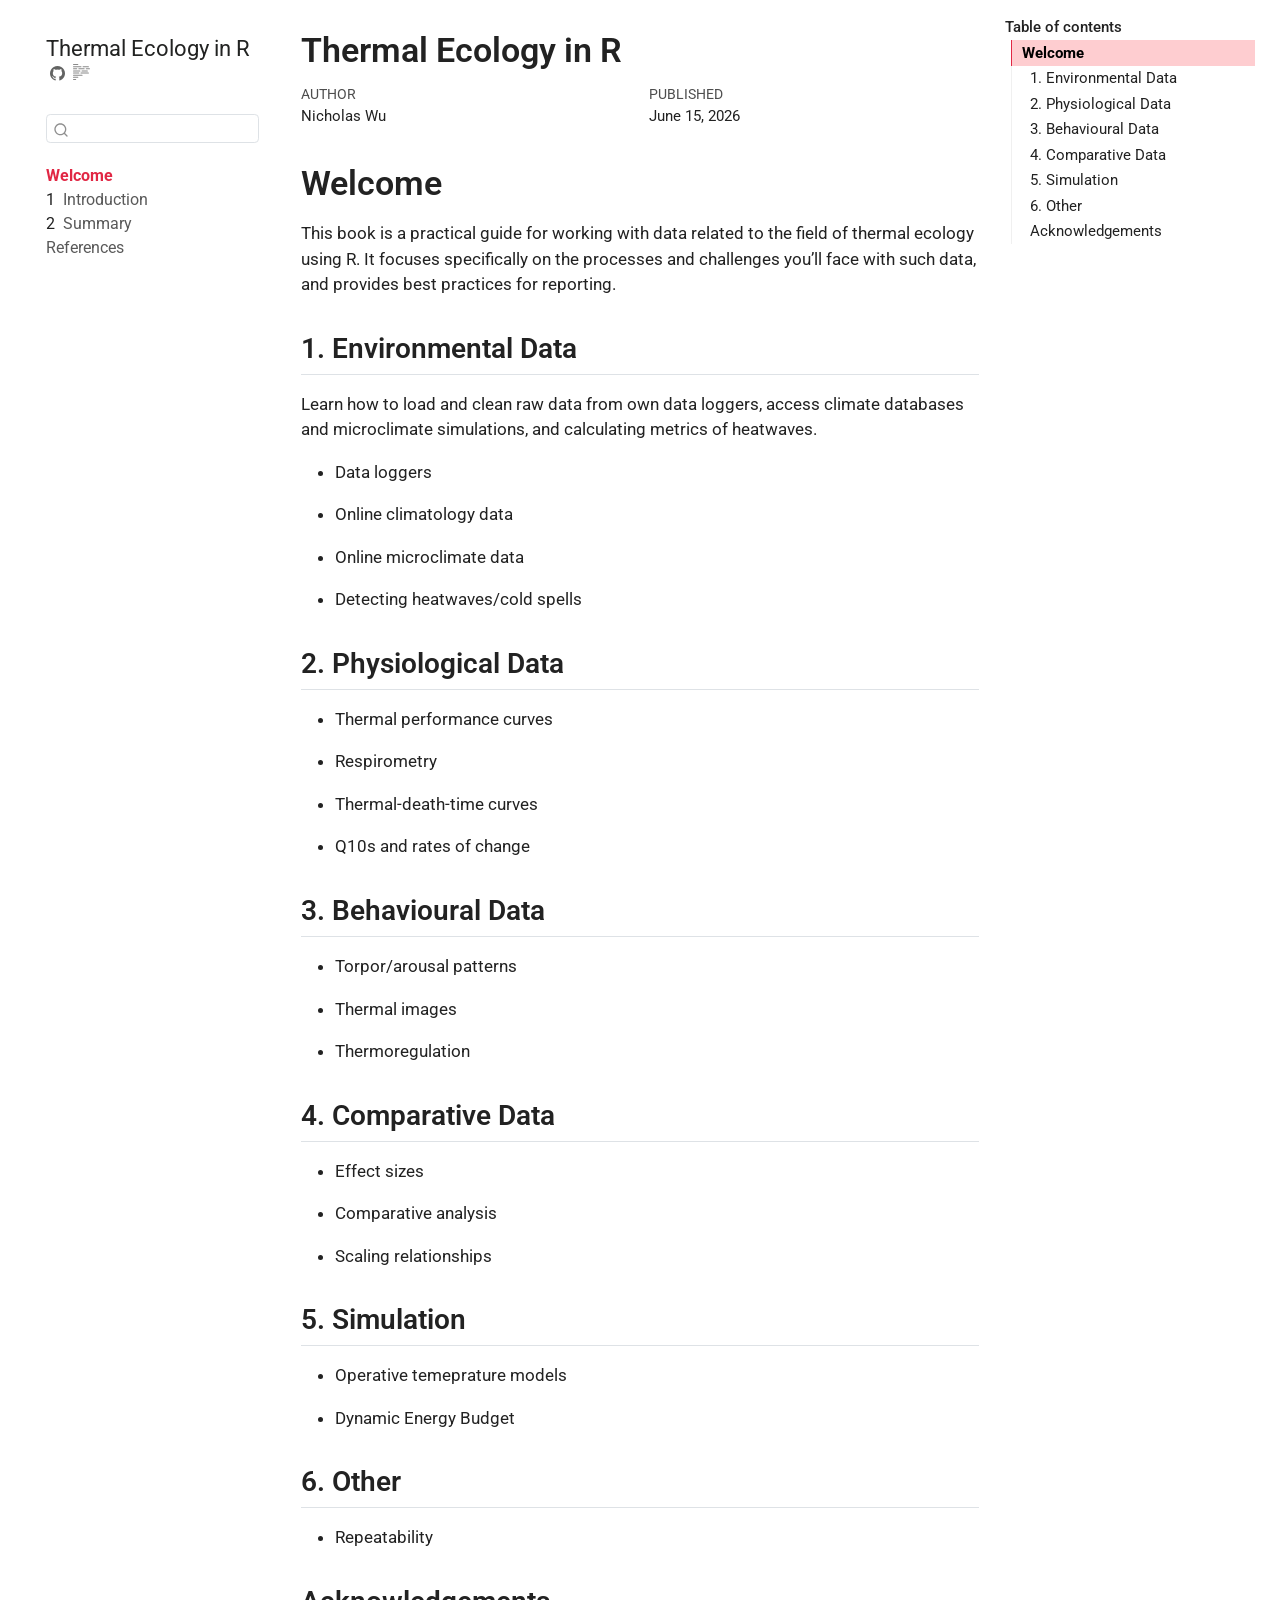
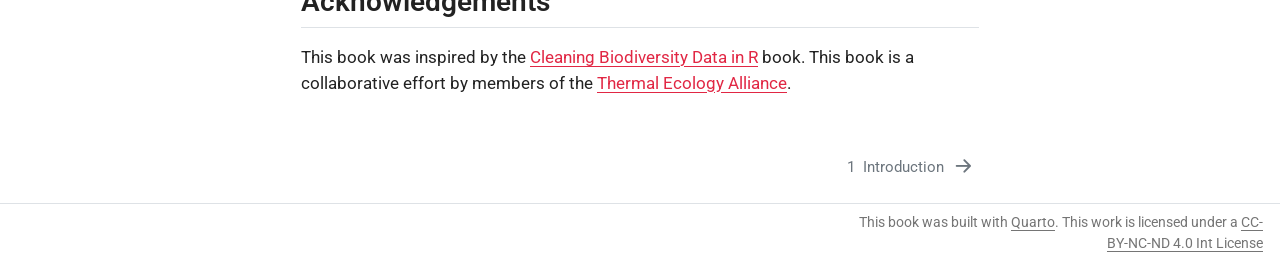
==== docs/index.html @ ca5f7856 "Add docs site and update Quarto outputs Add generated site under docs/ (HTML, assets, sitemap) and u" ====
<!DOCTYPE html>
<html xmlns="http://www.w3.org/1999/xhtml" lang="en" xml:lang="en"><head>

<meta charset="utf-8">
<meta name="generator" content="quarto-1.9.37">

<meta name="viewport" content="width=device-width, initial-scale=1.0, user-scalable=yes">

<meta name="author" content="Nicholas Wu">
<meta name="dcterms.date" content="2026-06-15">

<title>Thermal Ecology in R</title>
<style>
/* Default styles provided by pandoc.
** See https://pandoc.org/MANUAL.html#variables-for-html for config info.
*/
code{white-space: pre-wrap;}
span.smallcaps{font-variant: small-caps;}
div.columns{display: flex; gap: min(4vw, 1.5em);}
div.column{flex: auto; overflow-x: auto;}
div.hanging-indent{margin-left: 1.5em; text-indent: -1.5em;}
ul.task-list{list-style: none;}
ul.task-list li input[type="checkbox"] {
  width: 0.8em;
  margin: 0 0.8em 0.2em -1em; /* quarto-specific, see https://github.com/quarto-dev/quarto-cli/issues/4556 */ 
  vertical-align: middle;
}
</style>


<script src="site_libs/quarto-nav/quarto-nav.js"></script>
<script src="site_libs/quarto-nav/headroom.min.js"></script>
<script src="site_libs/clipboard/clipboard.min.js"></script>
<script src="site_libs/quarto-search/autocomplete.umd.js"></script>
<script src="site_libs/quarto-search/fuse.min.js"></script>
<script src="site_libs/quarto-search/quarto-search.js"></script>
<meta name="quarto:offset" content="./">
<link href="./intro.html" rel="next">
<script src="site_libs/quarto-html/quarto.js" type="module"></script>
<script src="site_libs/quarto-html/tabsets/tabsets.js" type="module"></script>
<script src="site_libs/quarto-html/popper.min.js"></script>
<script src="site_libs/quarto-html/tippy.umd.min.js"></script>
<script src="site_libs/quarto-html/anchor.min.js"></script>
<link href="site_libs/quarto-html/tippy.css" rel="stylesheet">
<link href="site_libs/quarto-html/quarto-syntax-highlighting-7f8f88aac4f3542376d5c11b86a4c14d.css" rel="stylesheet" id="quarto-text-highlighting-styles">
<script src="site_libs/bootstrap/bootstrap.min.js"></script>
<link href="site_libs/bootstrap/bootstrap-icons.css" rel="stylesheet">
<link href="site_libs/bootstrap/bootstrap-ad6f99253afcc0453c26067b8b89ecc8.min.css" rel="stylesheet" append-hash="true" id="quarto-bootstrap" data-mode="light">
<script id="quarto-search-options" type="application/json">{
  "location": "sidebar",
  "copy-button": false,
  "collapse-after": 3,
  "panel-placement": "start",
  "type": "textbox",
  "limit": 50,
  "keyboard-shortcut": [
    "f",
    "/",
    "s"
  ],
  "show-item-context": false,
  "language": {
    "search-no-results-text": "No results",
    "search-matching-documents-text": "matching documents",
    "search-copy-link-title": "Copy link to search",
    "search-hide-matches-text": "Hide additional matches",
    "search-more-match-text": "more match in this document",
    "search-more-matches-text": "more matches in this document",
    "search-clear-button-title": "Clear",
    "search-text-placeholder": "",
    "search-detached-cancel-button-title": "Cancel",
    "search-submit-button-title": "Submit",
    "search-label": "Search"
  }
}</script>
<script src="https://cdn.usefathom.com/script.js" data-site="QDWZORBB" defer=""></script>


</head>

<body class="nav-sidebar floating quarto-light">

<div id="quarto-search-results"></div>
  <header id="quarto-header" class="headroom fixed-top">
  <nav class="quarto-secondary-nav">
    <div class="container-fluid d-flex">
      <button type="button" class="quarto-btn-toggle btn" data-bs-toggle="collapse" role="button" data-bs-target=".quarto-sidebar-collapse-item" aria-controls="quarto-sidebar" aria-expanded="false" aria-label="Toggle sidebar navigation" onclick="if (window.quartoToggleHeadroom) { window.quartoToggleHeadroom(); }">
        <i class="bi bi-layout-text-sidebar-reverse"></i>
      </button>
        <nav class="quarto-page-breadcrumbs" aria-label="breadcrumb"><ol class="breadcrumb"><li class="breadcrumb-item"><a href="./index.html">Welcome</a></li></ol></nav>
        <a class="flex-grow-1" role="navigation" data-bs-toggle="collapse" data-bs-target=".quarto-sidebar-collapse-item" aria-controls="quarto-sidebar" aria-expanded="false" aria-label="Toggle sidebar navigation" onclick="if (window.quartoToggleHeadroom) { window.quartoToggleHeadroom(); }">      
        </a>
      <button type="button" class="btn quarto-search-button" aria-label="Search" onclick="window.quartoOpenSearch();">
        <i class="bi bi-search"></i>
      </button>
    </div>
  </nav>
</header>
<!-- content -->
<div id="quarto-content" class="quarto-container page-columns page-rows-contents page-layout-article">
<!-- sidebar -->
  <nav id="quarto-sidebar" class="sidebar collapse collapse-horizontal quarto-sidebar-collapse-item sidebar-navigation floating overflow-auto">
    <div class="pt-lg-2 mt-2 text-left sidebar-header">
    <div class="sidebar-title mb-0 py-0">
      <a href="./">Thermal Ecology in R</a> 
        <div class="sidebar-tools-main">
    <a href="https://github.com/nicholaswunz/thermal_ecology_R" title="Source Code" class="quarto-navigation-tool px-1" aria-label="Source Code"><i class="bi bi-github"></i></a>
  <a href="" class="quarto-reader-toggle quarto-navigation-tool px-1" onclick="window.quartoToggleReader(); return false;" title="Toggle reader mode">
  <div class="quarto-reader-toggle-btn">
  <i class="bi"></i>
  </div>
</a>
</div>
    </div>
      </div>
        <div class="mt-2 flex-shrink-0 align-items-center">
        <div class="sidebar-search">
        <div id="quarto-search" class="" title="Search"></div>
        </div>
        </div>
    <div class="sidebar-menu-container"> 
    <ul class="list-unstyled mt-1">
        <li class="sidebar-item">
  <div class="sidebar-item-container"> 
  <a href="./index.html" class="sidebar-item-text sidebar-link active">
 <span class="menu-text">Welcome</span></a>
  </div>
</li>
        <li class="sidebar-item">
  <div class="sidebar-item-container"> 
  <a href="./intro.html" class="sidebar-item-text sidebar-link">
 <span class="menu-text"><span class="chapter-number">1</span>&nbsp; <span class="chapter-title">Introduction</span></span></a>
  </div>
</li>
        <li class="sidebar-item">
  <div class="sidebar-item-container"> 
  <a href="./summary.html" class="sidebar-item-text sidebar-link">
 <span class="menu-text"><span class="chapter-number">2</span>&nbsp; <span class="chapter-title">Summary</span></span></a>
  </div>
</li>
        <li class="sidebar-item">
  <div class="sidebar-item-container"> 
  <a href="./references.html" class="sidebar-item-text sidebar-link">
 <span class="menu-text">References</span></a>
  </div>
</li>
    </ul>
    </div>
</nav>
<div id="quarto-sidebar-glass" class="quarto-sidebar-collapse-item" data-bs-toggle="collapse" data-bs-target=".quarto-sidebar-collapse-item"></div>
<!-- margin-sidebar -->
    <div id="quarto-margin-sidebar" class="sidebar margin-sidebar">
        <nav id="TOC" role="doc-toc" class="toc-active">
    <h2 id="toc-title">Table of contents</h2>
   
  <ul>
  <li><a href="#welcome" id="toc-welcome" class="nav-link active" data-scroll-target="#welcome">Welcome</a>
  <ul class="collapse">
  <li><a href="#environmental-data" id="toc-environmental-data" class="nav-link" data-scroll-target="#environmental-data">1. Environmental Data</a></li>
  <li><a href="#physiological-data" id="toc-physiological-data" class="nav-link" data-scroll-target="#physiological-data">2. Physiological Data</a></li>
  <li><a href="#behavioural-data" id="toc-behavioural-data" class="nav-link" data-scroll-target="#behavioural-data">3. Behavioural Data</a></li>
  <li><a href="#comparative-data" id="toc-comparative-data" class="nav-link" data-scroll-target="#comparative-data">4. Comparative Data</a></li>
  <li><a href="#simulation" id="toc-simulation" class="nav-link" data-scroll-target="#simulation">5. Simulation</a></li>
  <li><a href="#other" id="toc-other" class="nav-link" data-scroll-target="#other">6. Other</a></li>
  <li><a href="#acknowledgements" id="toc-acknowledgements" class="nav-link" data-scroll-target="#acknowledgements">Acknowledgements</a></li>
  </ul></li>
  </ul>
</nav>
    </div>
<!-- main -->
<main class="content" id="quarto-document-content">

<header id="title-block-header" class="quarto-title-block default">
<div class="quarto-title">
<h1 class="title">Thermal Ecology in R</h1>
</div>



<div class="quarto-title-meta">

    <div>
    <div class="quarto-title-meta-heading">Author</div>
    <div class="quarto-title-meta-contents">
             <p>Nicholas Wu </p>
          </div>
  </div>
    
    <div>
    <div class="quarto-title-meta-heading">Published</div>
    <div class="quarto-title-meta-contents">
      <p class="date">June 15, 2026</p>
    </div>
  </div>
  
    
  </div>
  


</header>


<section id="welcome" class="level1 unnumbered">
<h1 class="unnumbered">Welcome</h1>
<p>This book is a practical guide for working with data related to the field of thermal ecology using R. It focuses specifically on the processes and challenges you’ll face with such data, and provides best practices for reporting.</p>
<section id="environmental-data" class="level2">
<h2 class="anchored" data-anchor-id="environmental-data">1. Environmental Data</h2>
<p>Learn how to load and clean raw data from own data loggers, access climate databases and microclimate simulations, and calculating metrics of heatwaves.</p>
<ul>
<li><p>Data loggers</p></li>
<li><p>Online climatology data</p></li>
<li><p>Online microclimate data</p></li>
<li><p>Detecting heatwaves/cold spells</p></li>
</ul>
</section>
<section id="physiological-data" class="level2">
<h2 class="anchored" data-anchor-id="physiological-data">2. Physiological Data</h2>
<ul>
<li><p>Thermal performance curves</p></li>
<li><p>Respirometry</p></li>
<li><p>Thermal-death-time curves</p></li>
<li><p>Q10s and rates of change</p></li>
</ul>
</section>
<section id="behavioural-data" class="level2">
<h2 class="anchored" data-anchor-id="behavioural-data">3. Behavioural Data</h2>
<ul>
<li><p>Torpor/arousal patterns</p></li>
<li><p>Thermal images</p></li>
<li><p>Thermoregulation</p></li>
</ul>
</section>
<section id="comparative-data" class="level2">
<h2 class="anchored" data-anchor-id="comparative-data">4. Comparative Data</h2>
<ul>
<li><p>Effect sizes</p></li>
<li><p>Comparative analysis</p></li>
<li><p>Scaling relationships</p></li>
</ul>
</section>
<section id="simulation" class="level2">
<h2 class="anchored" data-anchor-id="simulation">5. Simulation</h2>
<ul>
<li><p>Operative temeprature models</p></li>
<li><p>Dynamic Energy Budget</p></li>
</ul>
</section>
<section id="other" class="level2">
<h2 class="anchored" data-anchor-id="other">6. Other</h2>
<ul>
<li>Repeatability</li>
</ul>
</section>
<section id="acknowledgements" class="level2">
<h2 class="anchored" data-anchor-id="acknowledgements">Acknowledgements</h2>
<p>This book was inspired by the <a href="https://cleaning-data-r.ala.org.au/">Cleaning Biodiversity Data in R</a> book. This book is a collaborative effort by members of the <a href="https://www.thermalecologyalliance.org/">Thermal Ecology Alliance</a>.</p>


</section>
</section>

</main> <!-- /main -->
<script id="quarto-html-after-body" type="application/javascript">
  window.document.addEventListener("DOMContentLoaded", function (event) {
    const icon = "";
    const anchorJS = new window.AnchorJS();
    anchorJS.options = {
      placement: 'right',
      icon: icon
    };
    anchorJS.add('.anchored');
    const isCodeAnnotation = (el) => {
      for (const clz of el.classList) {
        if (clz.startsWith('code-annotation-')) {                     
          return true;
        }
      }
      return false;
    }
    const onCopySuccess = function(e) {
      // button target
      const button = e.trigger;
      // don't keep focus
      button.blur();
      // flash "checked"
      button.classList.add('code-copy-button-checked');
      var currentTitle = button.getAttribute("title");
      button.setAttribute("title", "Copied!");
      let tooltip;
      if (window.bootstrap) {
        button.setAttribute("data-bs-toggle", "tooltip");
        button.setAttribute("data-bs-placement", "left");
        button.setAttribute("data-bs-title", "Copied!");
        tooltip = new bootstrap.Tooltip(button, 
          { trigger: "manual", 
            customClass: "code-copy-button-tooltip",
            offset: [0, -8]});
        tooltip.show();    
      }
      setTimeout(function() {
        if (tooltip) {
          tooltip.hide();
          button.removeAttribute("data-bs-title");
          button.removeAttribute("data-bs-toggle");
          button.removeAttribute("data-bs-placement");
        }
        button.setAttribute("title", currentTitle);
        button.classList.remove('code-copy-button-checked');
      }, 1000);
      // clear code selection
      e.clearSelection();
    }
    const getTextToCopy = function(trigger) {
      const outerScaffold = trigger.parentElement.cloneNode(true);
      const codeEl = outerScaffold.querySelector('code');
      for (const childEl of codeEl.children) {
        if (isCodeAnnotation(childEl)) {
          childEl.remove();
        }
      }
      return codeEl.innerText;
    }
    const clipboard = new window.ClipboardJS('.code-copy-button:not([data-in-quarto-modal])', {
      text: getTextToCopy
    });
    clipboard.on('success', onCopySuccess);
    if (window.document.getElementById('quarto-embedded-source-code-modal')) {
      const clipboardModal = new window.ClipboardJS('.code-copy-button[data-in-quarto-modal]', {
        text: getTextToCopy,
        container: window.document.getElementById('quarto-embedded-source-code-modal')
      });
      clipboardModal.on('success', onCopySuccess);
    }
      var localhostRegex = new RegExp(/^(?:http|https):\/\/localhost\:?[0-9]*\//);
      var mailtoRegex = new RegExp(/^mailto:/);
        var filterRegex = new RegExp("https:\/\/nicholaswunz\.github\.io\/thermal_ecology_R\/");
      var isInternal = (href) => {
          return filterRegex.test(href) || localhostRegex.test(href) || mailtoRegex.test(href);
      }
      // Inspect non-navigation links and adorn them if external
     var links = window.document.querySelectorAll('a[href]:not(.nav-link):not(.navbar-brand):not(.toc-action):not(.sidebar-link):not(.sidebar-item-toggle):not(.pagination-link):not(.no-external):not([aria-hidden]):not(.dropdown-item):not(.quarto-navigation-tool):not(.about-link)');
      for (var i=0; i<links.length; i++) {
        const link = links[i];
        if (!isInternal(link.href)) {
          // undo the damage that might have been done by quarto-nav.js in the case of
          // links that we want to consider external
          if (link.dataset.originalHref !== undefined) {
            link.href = link.dataset.originalHref;
          }
        }
      }
    function tippyHover(el, contentFn, onTriggerFn, onUntriggerFn) {
      const config = {
        allowHTML: true,
        maxWidth: 500,
        delay: 100,
        arrow: false,
        appendTo: function(el) {
            return el.parentElement;
        },
        interactive: true,
        interactiveBorder: 10,
        theme: 'quarto',
        placement: 'bottom-start',
      };
      if (contentFn) {
        config.content = contentFn;
      }
      if (onTriggerFn) {
        config.onTrigger = onTriggerFn;
      }
      if (onUntriggerFn) {
        config.onUntrigger = onUntriggerFn;
      }
      window.tippy(el, config); 
    }
    const noterefs = window.document.querySelectorAll('a[role="doc-noteref"]');
    for (var i=0; i<noterefs.length; i++) {
      const ref = noterefs[i];
      tippyHover(ref, function() {
        // use id or data attribute instead here
        let href = ref.getAttribute('data-footnote-href') || ref.getAttribute('href');
        try { href = new URL(href).hash; } catch {}
        const id = href.replace(/^#\/?/, "");
        const note = window.document.getElementById(id);
        if (note) {
          return note.innerHTML;
        } else {
          return "";
        }
      });
    }
    const xrefs = window.document.querySelectorAll('a.quarto-xref');
    const processXRef = (id, note) => {
      // Strip column container classes
      const stripColumnClz = (el) => {
        el.classList.remove("page-full", "page-columns");
        if (el.children) {
          for (const child of el.children) {
            stripColumnClz(child);
          }
        }
      }
      stripColumnClz(note)
      if (id === null || id.startsWith('sec-')) {
        // Special case sections, only their first couple elements
        const container = document.createElement("div");
        if (note.children && note.children.length > 2) {
          container.appendChild(note.children[0].cloneNode(true));
          for (let i = 1; i < note.children.length; i++) {
            const child = note.children[i];
            if (child.tagName === "P" && child.innerText === "") {
              continue;
            } else {
              container.appendChild(child.cloneNode(true));
              break;
            }
          }
          if (window.Quarto?.typesetMath) {
            window.Quarto.typesetMath(container);
          }
          return container.innerHTML
        } else {
          if (window.Quarto?.typesetMath) {
            window.Quarto.typesetMath(note);
          }
          return note.innerHTML;
        }
      } else {
        // Remove any anchor links if they are present
        const anchorLink = note.querySelector('a.anchorjs-link');
        if (anchorLink) {
          anchorLink.remove();
        }
        if (window.Quarto?.typesetMath) {
          window.Quarto.typesetMath(note);
        }
        if (note.classList.contains("callout")) {
          return note.outerHTML;
        } else {
          return note.innerHTML;
        }
      }
    }
    for (var i=0; i<xrefs.length; i++) {
      const xref = xrefs[i];
      tippyHover(xref, undefined, function(instance) {
        instance.disable();
        let url = xref.getAttribute('href');
        let hash = undefined; 
        if (url.startsWith('#')) {
          hash = url;
        } else {
          try { hash = new URL(url).hash; } catch {}
        }
        if (hash) {
          const id = hash.replace(/^#\/?/, "");
          const note = window.document.getElementById(id);
          if (note !== null) {
            try {
              const html = processXRef(id, note.cloneNode(true));
              instance.setContent(html);
            } finally {
              instance.enable();
              instance.show();
            }
          } else {
            // See if we can fetch this
            fetch(url.split('#')[0])
            .then(res => res.text())
            .then(html => {
              const parser = new DOMParser();
              const htmlDoc = parser.parseFromString(html, "text/html");
              const note = htmlDoc.getElementById(id);
              if (note !== null) {
                const html = processXRef(id, note);
                instance.setContent(html);
              } 
            }).finally(() => {
              instance.enable();
              instance.show();
            });
          }
        } else {
          // See if we can fetch a full url (with no hash to target)
          // This is a special case and we should probably do some content thinning / targeting
          fetch(url)
          .then(res => res.text())
          .then(html => {
            const parser = new DOMParser();
            const htmlDoc = parser.parseFromString(html, "text/html");
            const note = htmlDoc.querySelector('main.content');
            if (note !== null) {
              // This should only happen for chapter cross references
              // (since there is no id in the URL)
              // remove the first header
              if (note.children.length > 0 && note.children[0].tagName === "HEADER") {
                note.children[0].remove();
              }
              const html = processXRef(null, note);
              instance.setContent(html);
            } 
          }).finally(() => {
            instance.enable();
            instance.show();
          });
        }
      }, function(instance) {
      });
    }
        let selectedAnnoteEl;
        const selectorForAnnotation = ( cell, annotation) => {
          let cellAttr = 'data-code-cell="' + cell + '"';
          let lineAttr = 'data-code-annotation="' +  annotation + '"';
          const selector = 'span[' + cellAttr + '][' + lineAttr + ']';
          return selector;
        }
        const selectCodeLines = (annoteEl) => {
          const doc = window.document;
          const targetCell = annoteEl.getAttribute("data-target-cell");
          const targetAnnotation = annoteEl.getAttribute("data-target-annotation");
          const annoteSpan = window.document.querySelector(selectorForAnnotation(targetCell, targetAnnotation));
          const lines = annoteSpan.getAttribute("data-code-lines").split(",");
          const lineIds = lines.map((line) => {
            return targetCell + "-" + line;
          })
          let top = null;
          let height = null;
          let parent = null;
          if (lineIds.length > 0) {
              //compute the position of the single el (top and bottom and make a div)
              const el = window.document.getElementById(lineIds[0]);
              top = el.offsetTop;
              height = el.offsetHeight;
              parent = el.parentElement.parentElement;
            if (lineIds.length > 1) {
              const lastEl = window.document.getElementById(lineIds[lineIds.length - 1]);
              const bottom = lastEl.offsetTop + lastEl.offsetHeight;
              height = bottom - top;
            }
            if (top !== null && height !== null && parent !== null) {
              // cook up a div (if necessary) and position it 
              let div = window.document.getElementById("code-annotation-line-highlight");
              if (div === null) {
                div = window.document.createElement("div");
                div.setAttribute("id", "code-annotation-line-highlight");
                div.style.position = 'absolute';
                parent.appendChild(div);
              }
              div.style.top = top - 2 + "px";
              div.style.height = height + 4 + "px";
              div.style.left = 0;
              let gutterDiv = window.document.getElementById("code-annotation-line-highlight-gutter");
              if (gutterDiv === null) {
                gutterDiv = window.document.createElement("div");
                gutterDiv.setAttribute("id", "code-annotation-line-highlight-gutter");
                gutterDiv.style.position = 'absolute';
                const codeCell = window.document.getElementById(targetCell);
                const gutter = codeCell.querySelector('.code-annotation-gutter');
                gutter.appendChild(gutterDiv);
              }
              gutterDiv.style.top = top - 2 + "px";
              gutterDiv.style.height = height + 4 + "px";
            }
            selectedAnnoteEl = annoteEl;
          }
        };
        const unselectCodeLines = () => {
          const elementsIds = ["code-annotation-line-highlight", "code-annotation-line-highlight-gutter"];
          elementsIds.forEach((elId) => {
            const div = window.document.getElementById(elId);
            if (div) {
              div.remove();
            }
          });
          selectedAnnoteEl = undefined;
        };
          // Handle positioning of the toggle
      window.addEventListener(
        "resize",
        throttle(() => {
          elRect = undefined;
          if (selectedAnnoteEl) {
            selectCodeLines(selectedAnnoteEl);
          }
        }, 10)
      );
      function throttle(fn, ms) {
      let throttle = false;
      let timer;
        return (...args) => {
          if(!throttle) { // first call gets through
              fn.apply(this, args);
              throttle = true;
          } else { // all the others get throttled
              if(timer) clearTimeout(timer); // cancel #2
              timer = setTimeout(() => {
                fn.apply(this, args);
                timer = throttle = false;
              }, ms);
          }
        };
      }
        // Attach click handler to the DT
        const annoteDls = window.document.querySelectorAll('dt[data-target-cell]');
        for (const annoteDlNode of annoteDls) {
          annoteDlNode.addEventListener('click', (event) => {
            const clickedEl = event.target;
            if (clickedEl !== selectedAnnoteEl) {
              unselectCodeLines();
              const activeEl = window.document.querySelector('dt[data-target-cell].code-annotation-active');
              if (activeEl) {
                activeEl.classList.remove('code-annotation-active');
              }
              selectCodeLines(clickedEl);
              clickedEl.classList.add('code-annotation-active');
            } else {
              // Unselect the line
              unselectCodeLines();
              clickedEl.classList.remove('code-annotation-active');
            }
          });
        }
    const findCites = (el) => {
      const parentEl = el.parentElement;
      if (parentEl) {
        const cites = parentEl.dataset.cites;
        if (cites) {
          return {
            el,
            cites: cites.split(' ')
          };
        } else {
          return findCites(el.parentElement)
        }
      } else {
        return undefined;
      }
    };
    var bibliorefs = window.document.querySelectorAll('a[role="doc-biblioref"]');
    for (var i=0; i<bibliorefs.length; i++) {
      const ref = bibliorefs[i];
      const citeInfo = findCites(ref);
      if (citeInfo) {
        tippyHover(citeInfo.el, function() {
          var popup = window.document.createElement('div');
          citeInfo.cites.forEach(function(cite) {
            var citeDiv = window.document.createElement('div');
            citeDiv.classList.add('hanging-indent');
            citeDiv.classList.add('csl-entry');
            var biblioDiv = window.document.getElementById('ref-' + cite);
            if (biblioDiv) {
              citeDiv.innerHTML = biblioDiv.innerHTML;
            }
            popup.appendChild(citeDiv);
          });
          return popup.innerHTML;
        });
      }
    }
  });
  </script>
<nav class="page-navigation">
  <div class="nav-page nav-page-previous">
  </div>
  <div class="nav-page nav-page-next">
      <a href="./intro.html" class="pagination-link" aria-label="Introduction">
        <span class="nav-page-text"><span class="chapter-number">1</span>&nbsp; <span class="chapter-title">Introduction</span></span> <i class="bi bi-arrow-right-short"></i>
      </a>
  </div>
</nav>
</div> <!-- /content -->
<footer class="footer">
  <div class="nav-footer">
    <div class="nav-footer-left">
      &nbsp;
    </div>   
    <div class="nav-footer-center">
      &nbsp;
    </div>
    <div class="nav-footer-right">
<p>This book was built with <a href="https://quarto.org/">Quarto</a>. This work is licensed under a <a href="https://creativecommons.org/licenses/by-nc-nd/4.0/">CC-BY-NC-ND 4.0 Int License</a></p>
</div>
  </div>
</footer>




</body></html>
---- docs/site_libs/quarto-html/tippy.css ----
.tippy-box[data-animation=fade][data-state=hidden]{opacity:0}[data-tippy-root]{max-width:calc(100vw - 10px)}.tippy-box{position:relative;background-color:#333;color:#fff;border-radius:4px;font-size:14px;line-height:1.4;white-space:normal;outline:0;transition-property:transform,visibility,opacity}.tippy-box[data-placement^=top]>.tippy-arrow{bottom:0}.tippy-box[data-placement^=top]>.tippy-arrow:before{bottom:-7px;left:0;border-width:8px 8px 0;border-top-color:initial;transform-origin:center top}.tippy-box[data-placement^=bottom]>.tippy-arrow{top:0}.tippy-box[data-placement^=bottom]>.tippy-arrow:before{top:-7px;left:0;border-width:0 8px 8px;border-bottom-color:initial;transform-origin:center bottom}.tippy-box[data-placement^=left]>.tippy-arrow{right:0}.tippy-box[data-placement^=left]>.tippy-arrow:before{border-width:8px 0 8px 8px;border-left-color:initial;right:-7px;transform-origin:center left}.tippy-box[data-placement^=right]>.tippy-arrow{left:0}.tippy-box[data-placement^=right]>.tippy-arrow:before{left:-7px;border-width:8px 8px 8px 0;border-right-color:initial;transform-origin:center right}.tippy-box[data-inertia][data-state=visible]{transition-timing-function:cubic-bezier(.54,1.5,.38,1.11)}.tippy-arrow{width:16px;height:16px;color:#333}.tippy-arrow:before{content:"";position:absolute;border-color:transparent;border-style:solid}.tippy-content{position:relative;padding:5px 9px;z-index:1}
---- docs/site_libs/quarto-html/quarto-syntax-highlighting-7f8f88aac4f3542376d5c11b86a4c14d.css ----
/* quarto syntax highlight colors */
:root {
  --quarto-hl-ot-color: #003B4F;
  --quarto-hl-at-color: #657422;
  --quarto-hl-ss-color: #20794D;
  --quarto-hl-an-color: #5E5E5E;
  --quarto-hl-fu-color: #4758AB;
  --quarto-hl-st-color: #20794D;
  --quarto-hl-cf-color: #003B4F;
  --quarto-hl-op-color: #5E5E5E;
  --quarto-hl-er-color: #AD0000;
  --quarto-hl-bn-color: #AD0000;
  --quarto-hl-al-color: #AD0000;
  --quarto-hl-va-color: #111111;
  --quarto-hl-bu-color: inherit;
  --quarto-hl-ex-color: inherit;
  --quarto-hl-pp-color: #AD0000;
  --quarto-hl-in-color: #5E5E5E;
  --quarto-hl-vs-color: #20794D;
  --quarto-hl-wa-color: #5E5E5E;
  --quarto-hl-do-color: #5E5E5E;
  --quarto-hl-im-color: #00769E;
  --quarto-hl-ch-color: #20794D;
  --quarto-hl-dt-color: #AD0000;
  --quarto-hl-fl-color: #AD0000;
  --quarto-hl-co-color: #5E5E5E;
  --quarto-hl-cv-color: #5E5E5E;
  --quarto-hl-cn-color: #8f5902;
  --quarto-hl-sc-color: #5E5E5E;
  --quarto-hl-dv-color: #AD0000;
  --quarto-hl-kw-color: #003B4F;
}

/* other quarto variables */
:root {
  --quarto-font-monospace: SFMono-Regular, Menlo, Monaco, Consolas, "Liberation Mono", "Courier New", monospace;
}

/* syntax highlight based on Pandoc's rules */
pre > code.sourceCode > span {
  color: #003B4F;
}

code.sourceCode > span {
  color: #003B4F;
}

div.sourceCode,
div.sourceCode pre.sourceCode {
  color: #003B4F;
}

/* Normal */
code span {
  color: #003B4F;
}

/* Alert */
code span.al {
  color: #AD0000;
  font-style: inherit;
}

/* Annotation */
code span.an {
  color: #5E5E5E;
  font-style: inherit;
}

/* Attribute */
code span.at {
  color: #657422;
  font-style: inherit;
}

/* BaseN */
code span.bn {
  color: #AD0000;
  font-style: inherit;
}

/* BuiltIn */
code span.bu {
  font-style: inherit;
}

/* ControlFlow */
code span.cf {
  color: #003B4F;
  font-weight: bold;
  font-style: inherit;
}

/* Char */
code span.ch {
  color: #20794D;
  font-style: inherit;
}

/* Constant */
code span.cn {
  color: #8f5902;
  font-style: inherit;
}

/* Comment */
code span.co {
  color: #5E5E5E;
  font-style: inherit;
}

/* CommentVar */
code span.cv {
  color: #5E5E5E;
  font-style: italic;
}

/* Documentation */
code span.do {
  color: #5E5E5E;
  font-style: italic;
}

/* DataType */
code span.dt {
  color: #AD0000;
  font-style: inherit;
}

/* DecVal */
code span.dv {
  color: #AD0000;
  font-style: inherit;
}

/* Error */
code span.er {
  color: #AD0000;
  font-style: inherit;
}

/* Extension */
code span.ex {
  font-style: inherit;
}

/* Float */
code span.fl {
  color: #AD0000;
  font-style: inherit;
}

/* Function */
code span.fu {
  color: #4758AB;
  font-style: inherit;
}

/* Import */
code span.im {
  color: #00769E;
  font-style: inherit;
}

/* Information */
code span.in {
  color: #5E5E5E;
  font-style: inherit;
}

/* Keyword */
code span.kw {
  color: #003B4F;
  font-weight: bold;
  font-style: inherit;
}

/* Operator */
code span.op {
  color: #5E5E5E;
  font-style: inherit;
}

/* Other */
code span.ot {
  color: #003B4F;
  font-style: inherit;
}

/* Preprocessor */
code span.pp {
  color: #AD0000;
  font-style: inherit;
}

/* SpecialChar */
code span.sc {
  color: #5E5E5E;
  font-style: inherit;
}

/* SpecialString */
code span.ss {
  color: #20794D;
  font-style: inherit;
}

/* String */
code span.st {
  color: #20794D;
  font-style: inherit;
}

/* Variable */
code span.va {
  color: #111111;
  font-style: inherit;
}

/* VerbatimString */
code span.vs {
  color: #20794D;
  font-style: inherit;
}

/* Warning */
code span.wa {
  color: #5E5E5E;
  font-style: italic;
}

.prevent-inlining {
  content: "</";
}

/*# sourceMappingURL=789ad8cd35626ba772517505b42a116e.css.map */
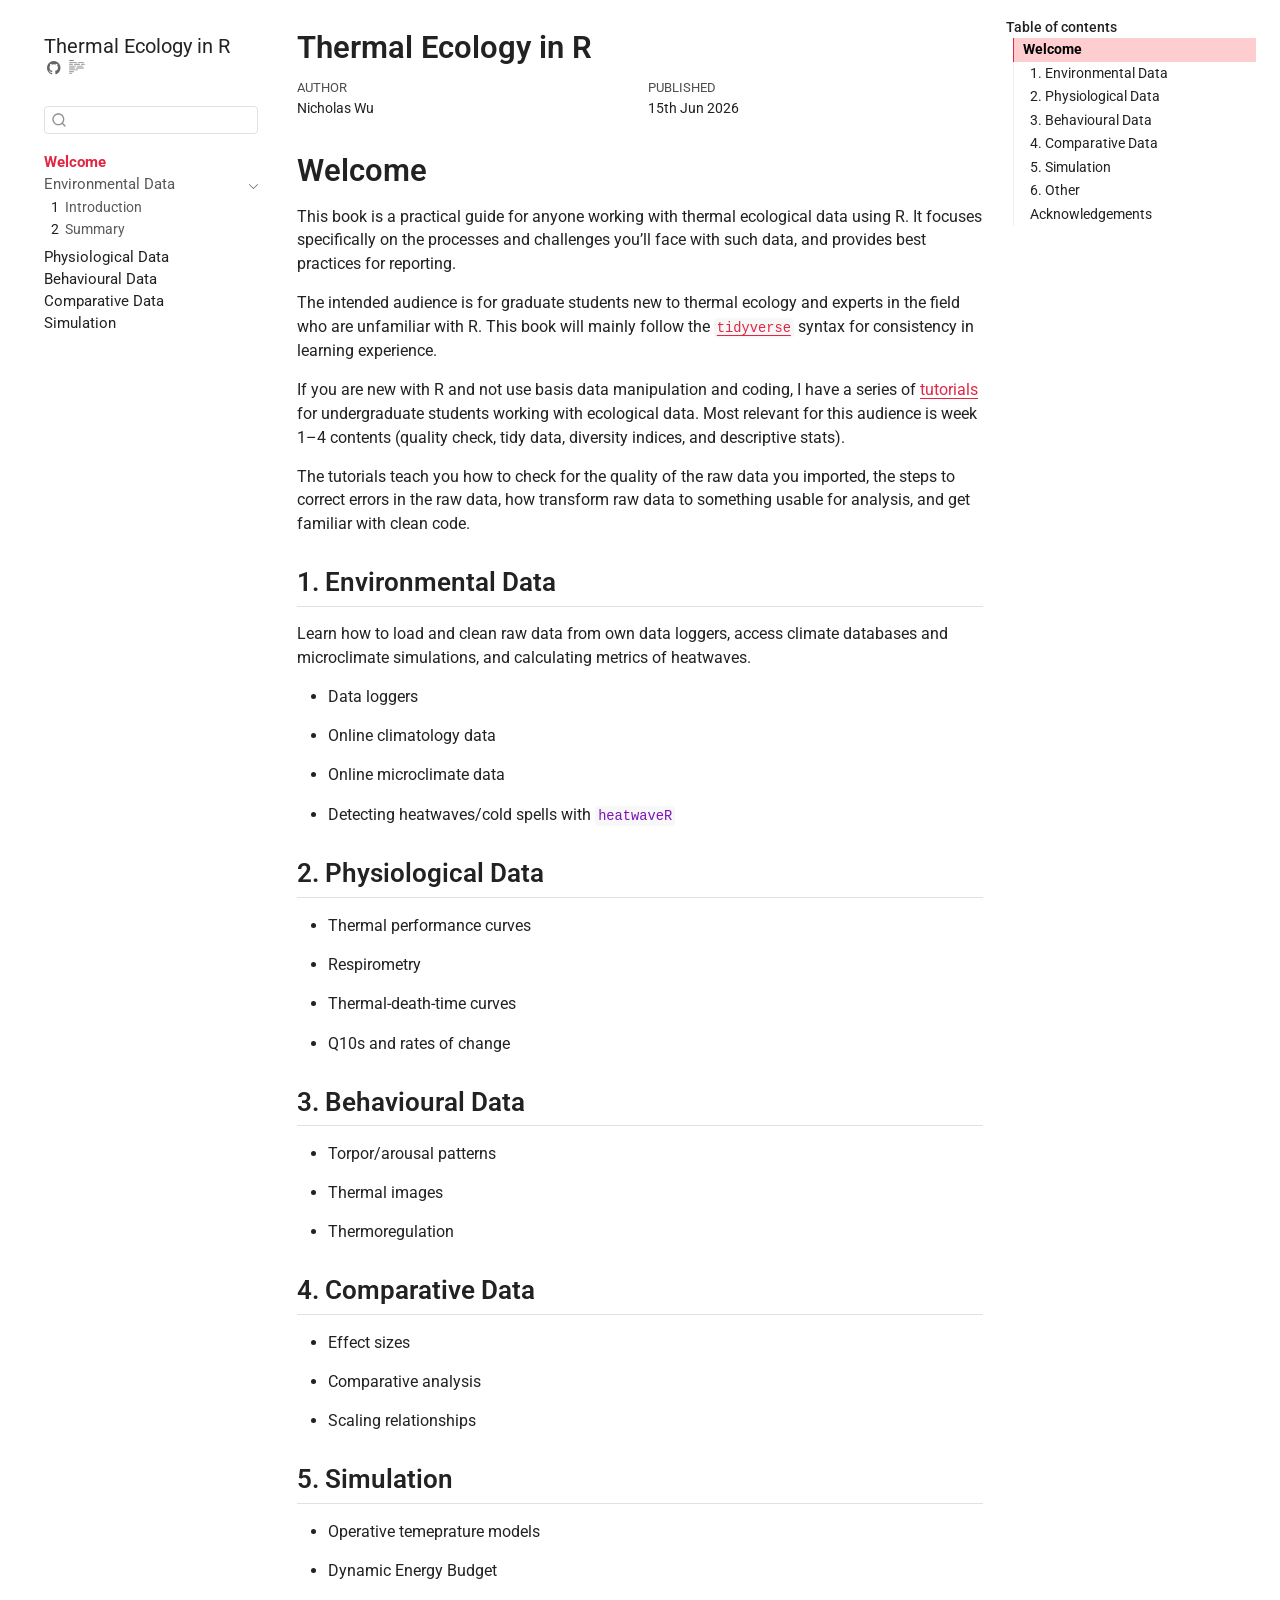
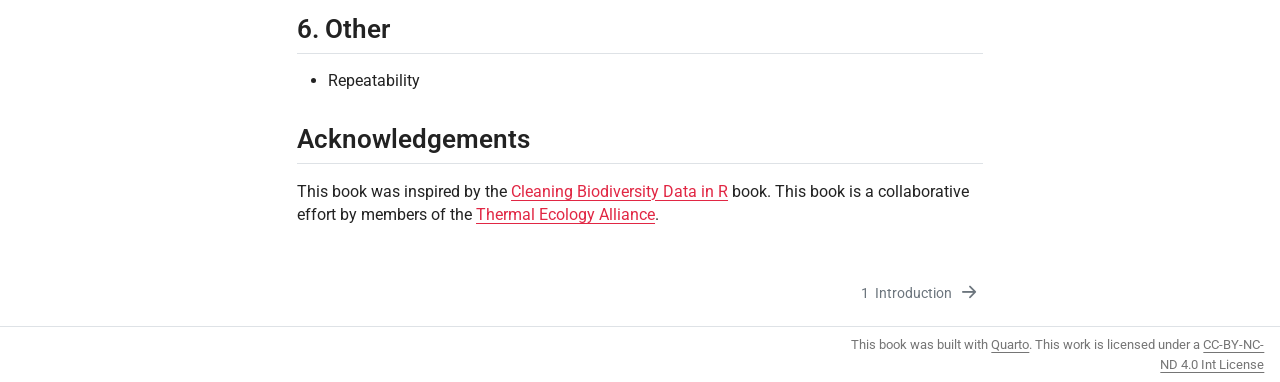
==== commit e38e0b4d: "Add bibliography, assets and rebuild site Add bibliography and CSL, site assets, and updated generat" ====
--- a/docs/index.html
+++ b/docs/index.html
@@ -7,7 +7,6 @@
 <meta name="viewport" content="width=device-width, initial-scale=1.0, user-scalable=yes">
 
 <meta name="author" content="Nicholas Wu">
-<meta name="dcterms.date" content="2026-06-15">
 
 <title>Thermal Ecology in R</title>
 <style>
@@ -45,7 +44,7 @@
 <link href="site_libs/quarto-html/quarto-syntax-highlighting-7f8f88aac4f3542376d5c11b86a4c14d.css" rel="stylesheet" id="quarto-text-highlighting-styles">
 <script src="site_libs/bootstrap/bootstrap.min.js"></script>
 <link href="site_libs/bootstrap/bootstrap-icons.css" rel="stylesheet">
-<link href="site_libs/bootstrap/bootstrap-ad6f99253afcc0453c26067b8b89ecc8.min.css" rel="stylesheet" append-hash="true" id="quarto-bootstrap" data-mode="light">
+<link href="site_libs/bootstrap/bootstrap-87f1e3aac7f6e6e62305f242b34f8653.min.css" rel="stylesheet" append-hash="true" id="quarto-bootstrap" data-mode="light">
 <script id="quarto-search-options" type="application/json">{
   "location": "sidebar",
   "copy-button": false,
@@ -126,24 +125,45 @@
  <span class="menu-text">Welcome</span></a>
   </div>
 </li>
-        <li class="sidebar-item">
+        <li class="sidebar-item sidebar-item-section">
+      <div class="sidebar-item-container"> 
+            <a class="sidebar-item-text sidebar-link text-start" data-bs-toggle="collapse" data-bs-target="#quarto-sidebar-section-1" role="navigation" aria-expanded="true">
+ <span class="menu-text">Environmental Data</span></a>
+          <a class="sidebar-item-toggle text-start" data-bs-toggle="collapse" data-bs-target="#quarto-sidebar-section-1" role="navigation" aria-expanded="true" aria-label="Toggle section">
+            <i class="bi bi-chevron-right ms-2"></i>
+          </a> 
+      </div>
+      <ul id="quarto-sidebar-section-1" class="collapse list-unstyled sidebar-section depth1 show">  
+          <li class="sidebar-item">
   <div class="sidebar-item-container"> 
   <a href="./intro.html" class="sidebar-item-text sidebar-link">
  <span class="menu-text"><span class="chapter-number">1</span>&nbsp; <span class="chapter-title">Introduction</span></span></a>
   </div>
 </li>
-        <li class="sidebar-item">
+          <li class="sidebar-item">
   <div class="sidebar-item-container"> 
   <a href="./summary.html" class="sidebar-item-text sidebar-link">
  <span class="menu-text"><span class="chapter-number">2</span>&nbsp; <span class="chapter-title">Summary</span></span></a>
   </div>
 </li>
-        <li class="sidebar-item">
-  <div class="sidebar-item-container"> 
-  <a href="./references.html" class="sidebar-item-text sidebar-link">
- <span class="menu-text">References</span></a>
-  </div>
-</li>
+      </ul>
+  </li>
+        <li class="sidebar-item sidebar-item-section">
+      <span class="sidebar-item-text sidebar-link text-start">
+ <span class="menu-text">Physiological Data</span></span>
+  </li>
+        <li class="sidebar-item sidebar-item-section">
+      <span class="sidebar-item-text sidebar-link text-start">
+ <span class="menu-text">Behavioural Data</span></span>
+  </li>
+        <li class="sidebar-item sidebar-item-section">
+      <span class="sidebar-item-text sidebar-link text-start">
+ <span class="menu-text">Comparative Data</span></span>
+  </li>
+        <li class="sidebar-item sidebar-item-section">
+      <span class="sidebar-item-text sidebar-link text-start">
+ <span class="menu-text">Simulation</span></span>
+  </li>
     </ul>
     </div>
 </nav>
@@ -189,7 +209,7 @@
     <div>
     <div class="quarto-title-meta-heading">Published</div>
     <div class="quarto-title-meta-contents">
-      <p class="date">June 15, 2026</p>
+      <p class="date">15th Jun 2026</p>
     </div>
   </div>
   
@@ -203,7 +223,10 @@
 
 <section id="welcome" class="level1 unnumbered">
 <h1 class="unnumbered">Welcome</h1>
-<p>This book is a practical guide for working with data related to the field of thermal ecology using R. It focuses specifically on the processes and challenges you’ll face with such data, and provides best practices for reporting.</p>
+<p>This book is a practical guide for anyone working with thermal ecological data using R. It focuses specifically on the processes and challenges you’ll face with such data, and provides best practices for reporting.</p>
+<p>The intended audience is for graduate students new to thermal ecology and experts in the field who are unfamiliar with R. This book will mainly follow the <a href="https://style.tidyverse.org/"><code>tidyverse</code></a> syntax for consistency in learning experience.</p>
+<p>If you are new with R and not use basis data manipulation and coding, I have a series of <a href="https://nicholaswu.quarto.pub/ecs200/">tutorials</a> for undergraduate students working with ecological data. Most relevant for this audience is week 1–4 contents (quality check, tidy data, diversity indices, and descriptive stats).</p>
+<p>The tutorials teach you how to check for the quality of the raw data you imported, the steps to correct errors in the raw data, how transform raw data to something usable for analysis, and get familiar with clean code.</p>
 <section id="environmental-data" class="level2">
 <h2 class="anchored" data-anchor-id="environmental-data">1. Environmental Data</h2>
 <p>Learn how to load and clean raw data from own data loggers, access climate databases and microclimate simulations, and calculating metrics of heatwaves.</p>
@@ -211,7 +234,7 @@
 <li><p>Data loggers</p></li>
 <li><p>Online climatology data</p></li>
 <li><p>Online microclimate data</p></li>
-<li><p>Detecting heatwaves/cold spells</p></li>
+<li><p>Detecting heatwaves/cold spells with <code>heatwaveR</code></p></li>
 </ul>
 </section>
 <section id="physiological-data" class="level2">
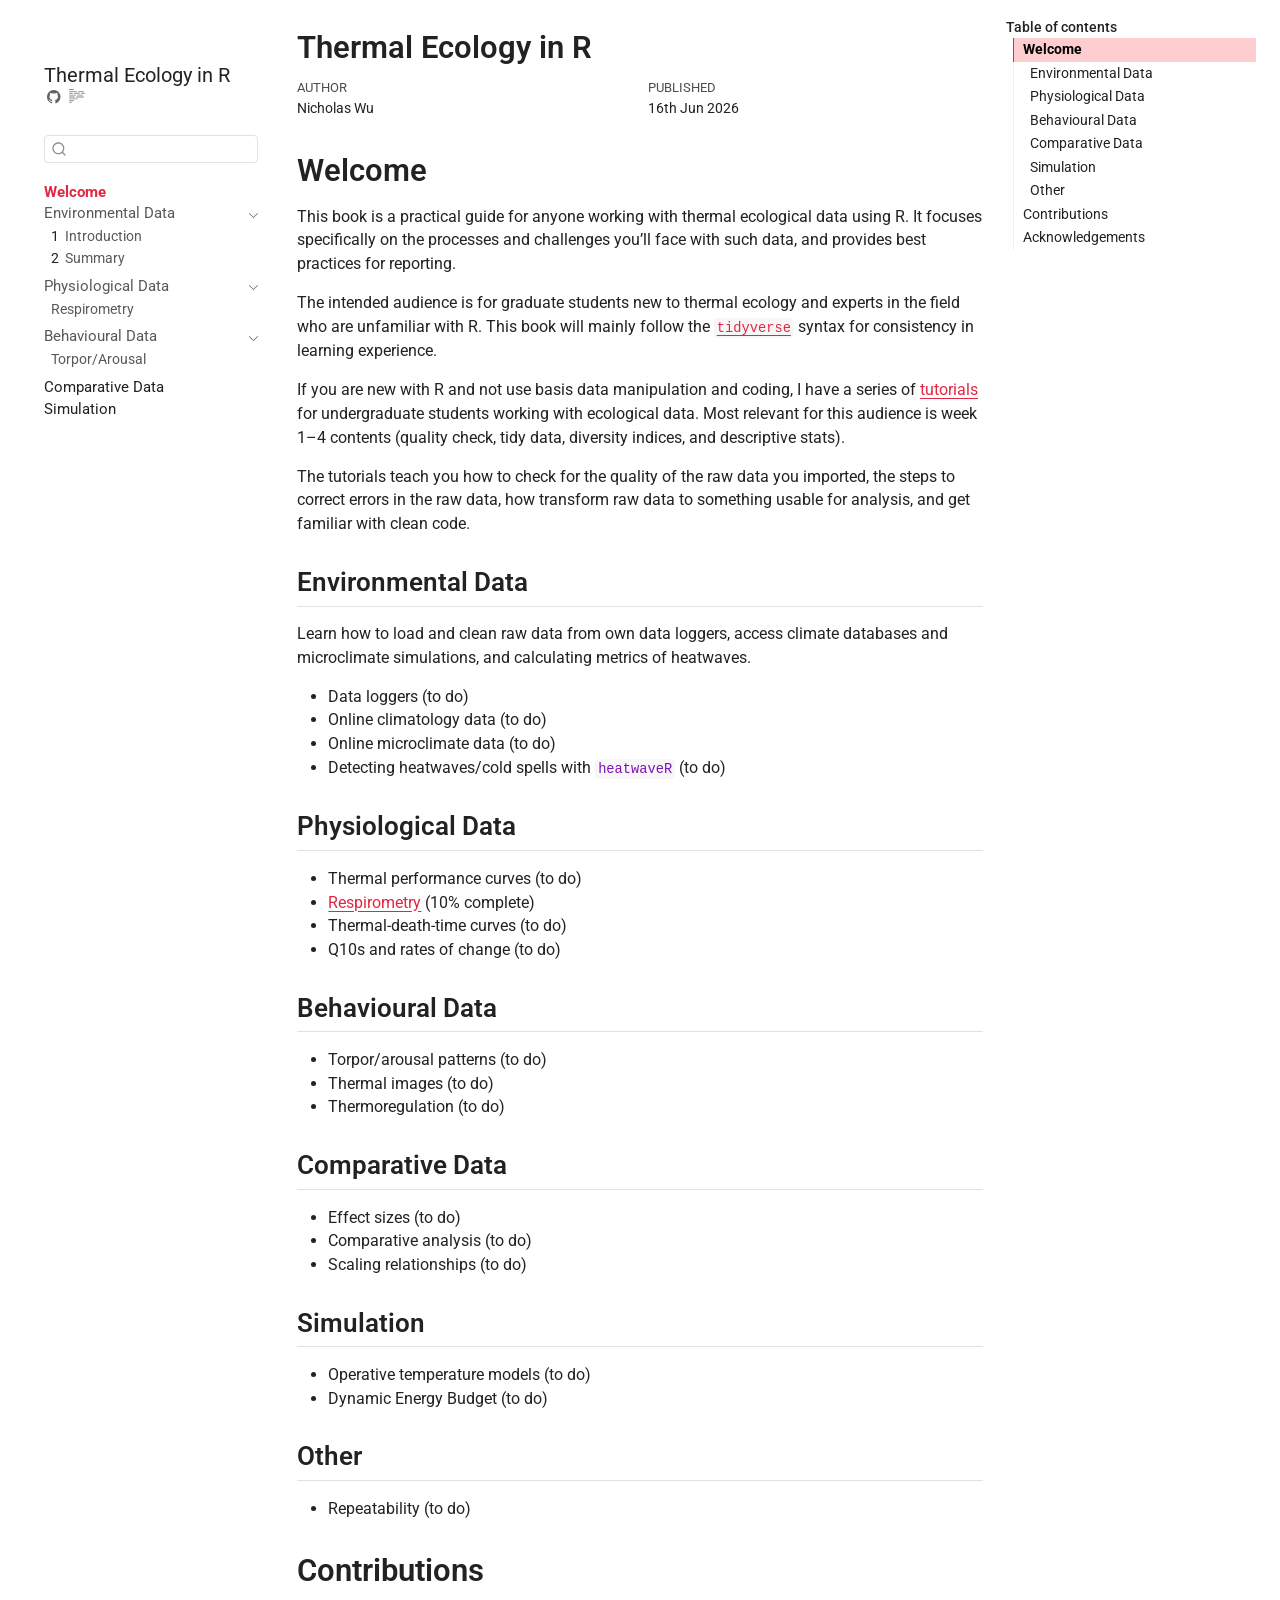
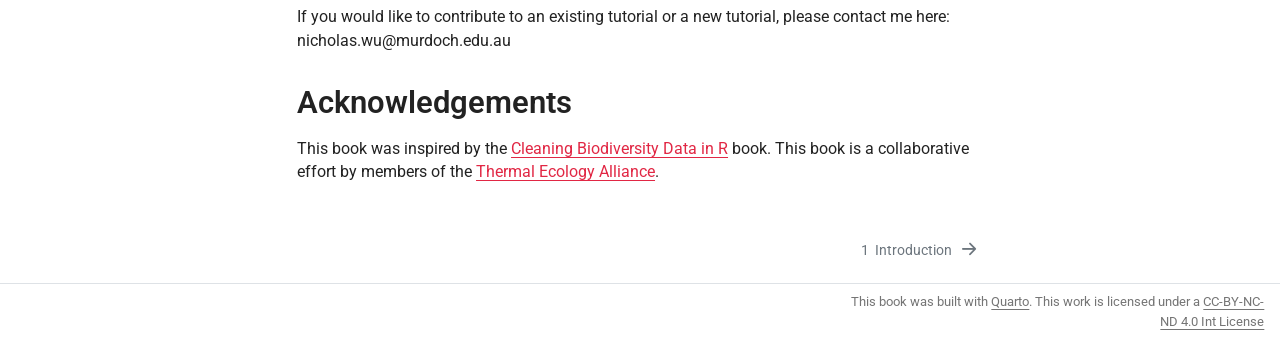
==== commit 60269c30: "Add behav_torpor analysis and generated docs Add behav_torpor.qmd with its generated output (docs, i" ====
--- a/docs/index.html
+++ b/docs/index.html
@@ -99,7 +99,11 @@
 <div id="quarto-content" class="quarto-container page-columns page-rows-contents page-layout-article">
 <!-- sidebar -->
   <nav id="quarto-sidebar" class="sidebar collapse collapse-horizontal quarto-sidebar-collapse-item sidebar-navigation floating overflow-auto">
-    <div class="pt-lg-2 mt-2 text-left sidebar-header">
+    <div class="pt-lg-2 mt-2 text-left sidebar-header sidebar-header-stacked">
+      <a href="./index.html" class="sidebar-logo-link">
+      <img src="https://raw.githubusercontent.com/nicholaswunz/thermal_ecology_R/e38e0b4da3cda8ecb6d098d216a06fb3d2a8514c/images/tea-logo.svg" alt="" class="sidebar-logo light-content py-0 d-lg-inline d-none">
+      <img src="https://raw.githubusercontent.com/nicholaswunz/thermal_ecology_R/e38e0b4da3cda8ecb6d098d216a06fb3d2a8514c/images/tea-logo.svg" alt="" class="sidebar-logo dark-content py-0 d-lg-inline d-none">
+      </a>
     <div class="sidebar-title mb-0 py-0">
       <a href="./">Thermal Ecology in R</a> 
         <div class="sidebar-tools-main">
@@ -149,12 +153,38 @@
       </ul>
   </li>
         <li class="sidebar-item sidebar-item-section">
-      <span class="sidebar-item-text sidebar-link text-start">
- <span class="menu-text">Physiological Data</span></span>
+      <div class="sidebar-item-container"> 
+            <a class="sidebar-item-text sidebar-link text-start" data-bs-toggle="collapse" data-bs-target="#quarto-sidebar-section-2" role="navigation" aria-expanded="true">
+ <span class="menu-text">Physiological Data</span></a>
+          <a class="sidebar-item-toggle text-start" data-bs-toggle="collapse" data-bs-target="#quarto-sidebar-section-2" role="navigation" aria-expanded="true" aria-label="Toggle section">
+            <i class="bi bi-chevron-right ms-2"></i>
+          </a> 
+      </div>
+      <ul id="quarto-sidebar-section-2" class="collapse list-unstyled sidebar-section depth1 show">  
+          <li class="sidebar-item">
+  <div class="sidebar-item-container"> 
+  <a href="./phys_respirometry.html" class="sidebar-item-text sidebar-link">
+ <span class="menu-text">Respirometry</span></a>
+  </div>
+</li>
+      </ul>
   </li>
         <li class="sidebar-item sidebar-item-section">
-      <span class="sidebar-item-text sidebar-link text-start">
- <span class="menu-text">Behavioural Data</span></span>
+      <div class="sidebar-item-container"> 
+            <a class="sidebar-item-text sidebar-link text-start" data-bs-toggle="collapse" data-bs-target="#quarto-sidebar-section-3" role="navigation" aria-expanded="true">
+ <span class="menu-text">Behavioural Data</span></a>
+          <a class="sidebar-item-toggle text-start" data-bs-toggle="collapse" data-bs-target="#quarto-sidebar-section-3" role="navigation" aria-expanded="true" aria-label="Toggle section">
+            <i class="bi bi-chevron-right ms-2"></i>
+          </a> 
+      </div>
+      <ul id="quarto-sidebar-section-3" class="collapse list-unstyled sidebar-section depth1 show">  
+          <li class="sidebar-item">
+  <div class="sidebar-item-container"> 
+  <a href="./behav_torpor.html" class="sidebar-item-text sidebar-link">
+ <span class="menu-text">Torpor/Arousal</span></a>
+  </div>
+</li>
+      </ul>
   </li>
         <li class="sidebar-item sidebar-item-section">
       <span class="sidebar-item-text sidebar-link text-start">
@@ -176,14 +206,15 @@
   <ul>
   <li><a href="#welcome" id="toc-welcome" class="nav-link active" data-scroll-target="#welcome">Welcome</a>
   <ul class="collapse">
-  <li><a href="#environmental-data" id="toc-environmental-data" class="nav-link" data-scroll-target="#environmental-data">1. Environmental Data</a></li>
-  <li><a href="#physiological-data" id="toc-physiological-data" class="nav-link" data-scroll-target="#physiological-data">2. Physiological Data</a></li>
-  <li><a href="#behavioural-data" id="toc-behavioural-data" class="nav-link" data-scroll-target="#behavioural-data">3. Behavioural Data</a></li>
-  <li><a href="#comparative-data" id="toc-comparative-data" class="nav-link" data-scroll-target="#comparative-data">4. Comparative Data</a></li>
-  <li><a href="#simulation" id="toc-simulation" class="nav-link" data-scroll-target="#simulation">5. Simulation</a></li>
-  <li><a href="#other" id="toc-other" class="nav-link" data-scroll-target="#other">6. Other</a></li>
+  <li><a href="#environmental-data" id="toc-environmental-data" class="nav-link" data-scroll-target="#environmental-data">Environmental Data</a></li>
+  <li><a href="#physiological-data" id="toc-physiological-data" class="nav-link" data-scroll-target="#physiological-data">Physiological Data</a></li>
+  <li><a href="#behavioural-data" id="toc-behavioural-data" class="nav-link" data-scroll-target="#behavioural-data">Behavioural Data</a></li>
+  <li><a href="#comparative-data" id="toc-comparative-data" class="nav-link" data-scroll-target="#comparative-data">Comparative Data</a></li>
+  <li><a href="#simulation" id="toc-simulation" class="nav-link" data-scroll-target="#simulation">Simulation</a></li>
+  <li><a href="#other" id="toc-other" class="nav-link" data-scroll-target="#other">Other</a></li>
+  </ul></li>
+  <li><a href="#contributions" id="toc-contributions" class="nav-link" data-scroll-target="#contributions">Contributions</a></li>
   <li><a href="#acknowledgements" id="toc-acknowledgements" class="nav-link" data-scroll-target="#acknowledgements">Acknowledgements</a></li>
-  </ul></li>
   </ul>
 </nav>
     </div>
@@ -209,7 +240,7 @@
     <div>
     <div class="quarto-title-meta-heading">Published</div>
     <div class="quarto-title-meta-contents">
-      <p class="date">15th Jun 2026</p>
+      <p class="date">16th Jun 2026</p>
     </div>
   </div>
   
@@ -228,59 +259,63 @@
 <p>If you are new with R and not use basis data manipulation and coding, I have a series of <a href="https://nicholaswu.quarto.pub/ecs200/">tutorials</a> for undergraduate students working with ecological data. Most relevant for this audience is week 1–4 contents (quality check, tidy data, diversity indices, and descriptive stats).</p>
 <p>The tutorials teach you how to check for the quality of the raw data you imported, the steps to correct errors in the raw data, how transform raw data to something usable for analysis, and get familiar with clean code.</p>
 <section id="environmental-data" class="level2">
-<h2 class="anchored" data-anchor-id="environmental-data">1. Environmental Data</h2>
+<h2 class="anchored" data-anchor-id="environmental-data">Environmental Data</h2>
 <p>Learn how to load and clean raw data from own data loggers, access climate databases and microclimate simulations, and calculating metrics of heatwaves.</p>
 <ul>
-<li><p>Data loggers</p></li>
-<li><p>Online climatology data</p></li>
-<li><p>Online microclimate data</p></li>
-<li><p>Detecting heatwaves/cold spells with <code>heatwaveR</code></p></li>
+<li>Data loggers (to do)</li>
+<li>Online climatology data (to do)</li>
+<li>Online microclimate data (to do)</li>
+<li>Detecting heatwaves/cold spells with <code>heatwaveR</code> (to do)</li>
 </ul>
 </section>
 <section id="physiological-data" class="level2">
-<h2 class="anchored" data-anchor-id="physiological-data">2. Physiological Data</h2>
+<h2 class="anchored" data-anchor-id="physiological-data">Physiological Data</h2>
 <ul>
-<li><p>Thermal performance curves</p></li>
-<li><p>Respirometry</p></li>
-<li><p>Thermal-death-time curves</p></li>
-<li><p>Q10s and rates of change</p></li>
+<li>Thermal performance curves (to do)</li>
+<li><a href="./phys_respirometry.html">Respirometry</a> (10% complete)</li>
+<li>Thermal-death-time curves (to do)</li>
+<li>Q10s and rates of change (to do)</li>
 </ul>
 </section>
 <section id="behavioural-data" class="level2">
-<h2 class="anchored" data-anchor-id="behavioural-data">3. Behavioural Data</h2>
+<h2 class="anchored" data-anchor-id="behavioural-data">Behavioural Data</h2>
 <ul>
-<li><p>Torpor/arousal patterns</p></li>
-<li><p>Thermal images</p></li>
-<li><p>Thermoregulation</p></li>
+<li>Torpor/arousal patterns (to do)</li>
+<li>Thermal images (to do)</li>
+<li>Thermoregulation (to do)</li>
 </ul>
 </section>
 <section id="comparative-data" class="level2">
-<h2 class="anchored" data-anchor-id="comparative-data">4. Comparative Data</h2>
+<h2 class="anchored" data-anchor-id="comparative-data">Comparative Data</h2>
 <ul>
-<li><p>Effect sizes</p></li>
-<li><p>Comparative analysis</p></li>
-<li><p>Scaling relationships</p></li>
+<li>Effect sizes (to do)</li>
+<li>Comparative analysis (to do)</li>
+<li>Scaling relationships (to do)</li>
 </ul>
 </section>
 <section id="simulation" class="level2">
-<h2 class="anchored" data-anchor-id="simulation">5. Simulation</h2>
+<h2 class="anchored" data-anchor-id="simulation">Simulation</h2>
 <ul>
-<li><p>Operative temeprature models</p></li>
-<li><p>Dynamic Energy Budget</p></li>
+<li>Operative temperature models (to do)</li>
+<li>Dynamic Energy Budget (to do)</li>
 </ul>
 </section>
 <section id="other" class="level2">
-<h2 class="anchored" data-anchor-id="other">6. Other</h2>
+<h2 class="anchored" data-anchor-id="other">Other</h2>
 <ul>
-<li>Repeatability</li>
+<li>Repeatability (to do)</li>
 </ul>
 </section>
-<section id="acknowledgements" class="level2">
-<h2 class="anchored" data-anchor-id="acknowledgements">Acknowledgements</h2>
+</section>
+<section id="contributions" class="level1">
+<h1>Contributions</h1>
+<p>If you would like to contribute to an existing tutorial or a new tutorial, please contact me here: nicholas.wu@murdoch.edu.au</p>
+</section>
+<section id="acknowledgements" class="level1">
+<h1>Acknowledgements</h1>
 <p>This book was inspired by the <a href="https://cleaning-data-r.ala.org.au/">Cleaning Biodiversity Data in R</a> book. This book is a collaborative effort by members of the <a href="https://www.thermalecologyalliance.org/">Thermal Ecology Alliance</a>.</p>
 
 
-</section>
 </section>
 
 </main> <!-- /main -->
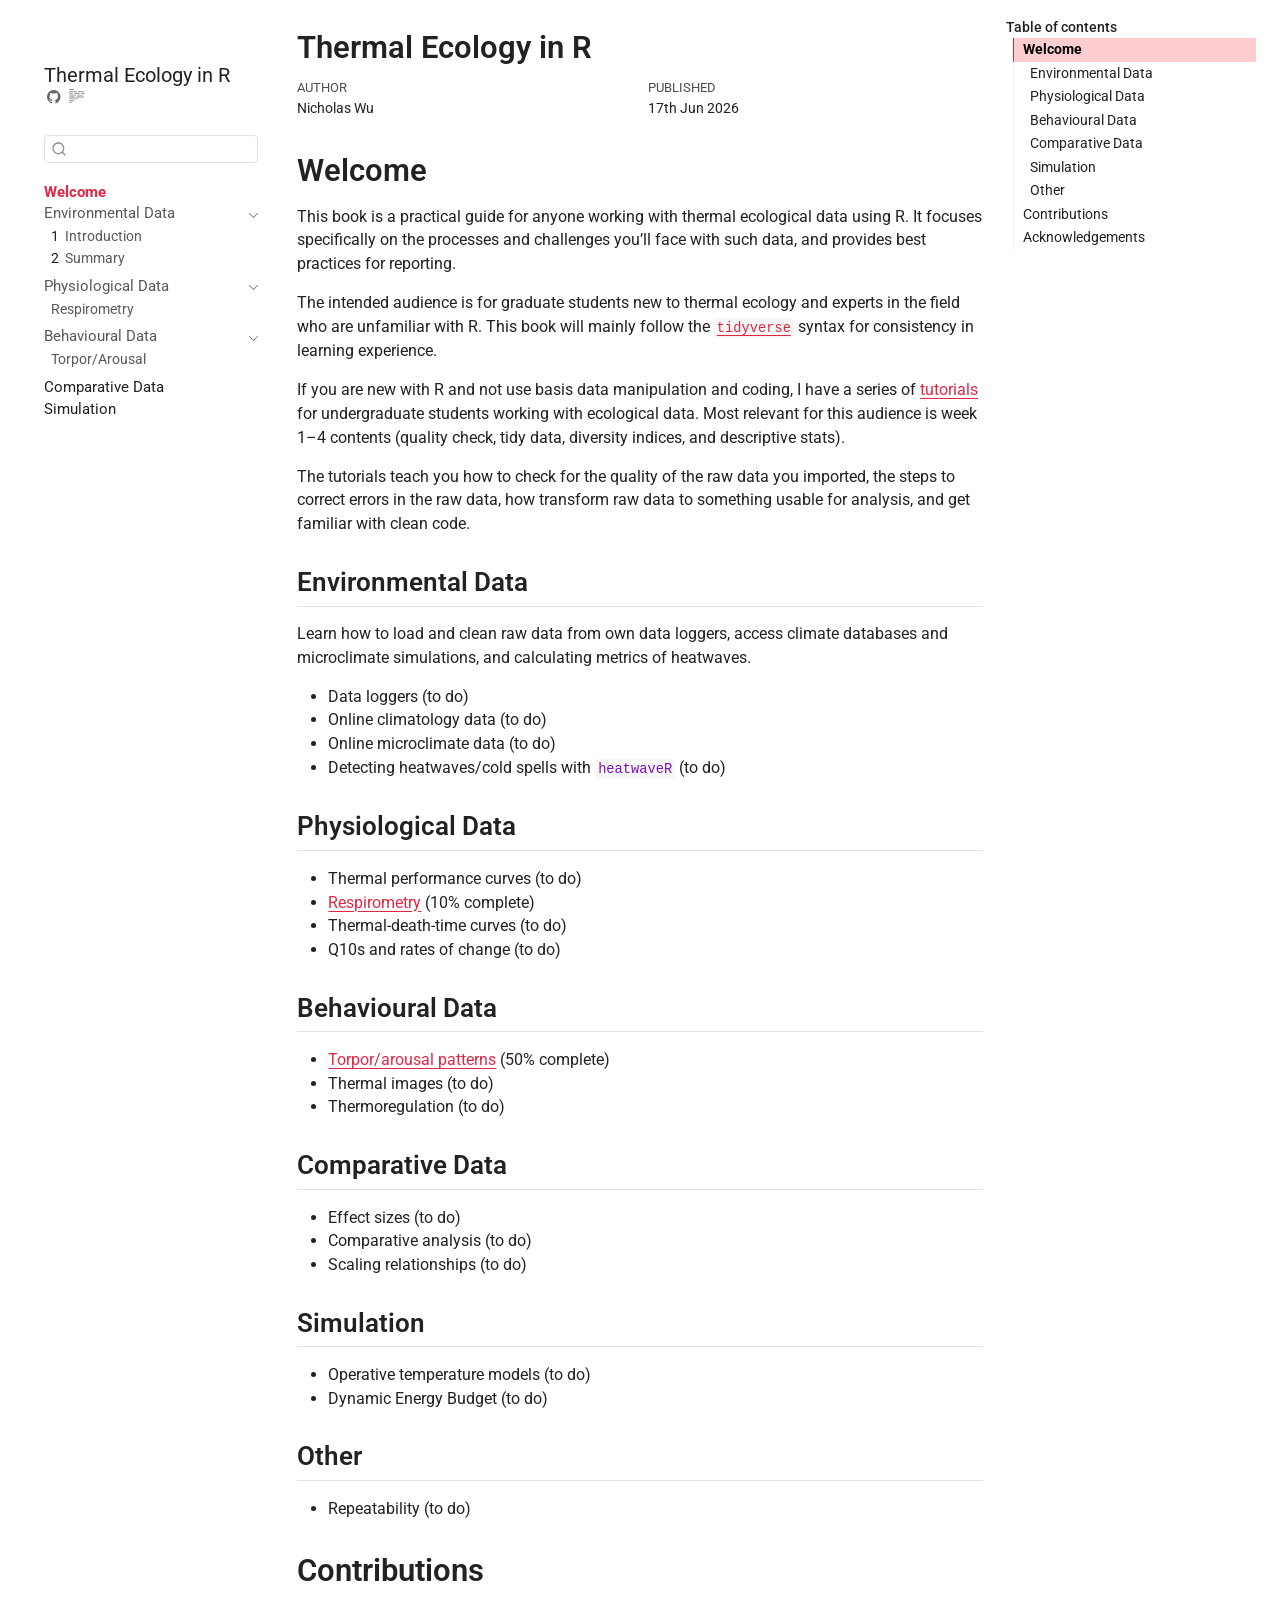
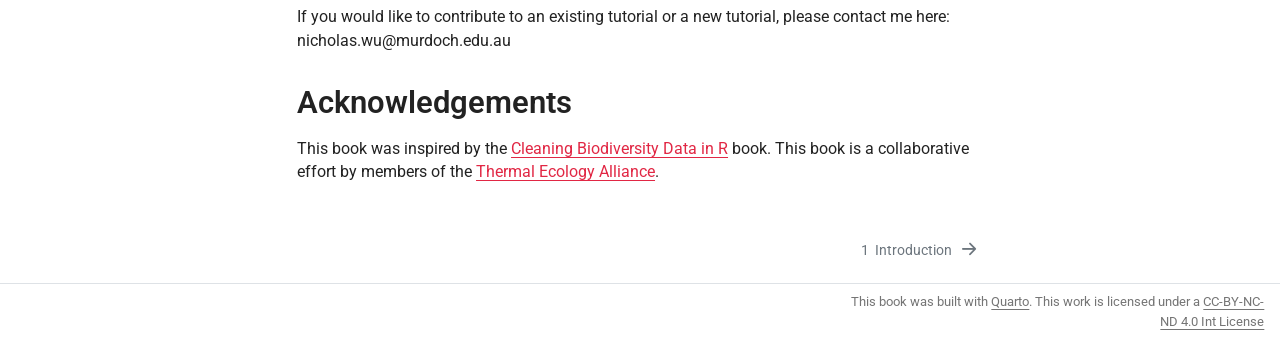
==== commit abeea96a: "Add torpor page link, image; refresh docs Mark the Torpor/arousal tutorial as 50% complete and link " ====
--- a/docs/index.html
+++ b/docs/index.html
@@ -240,7 +240,7 @@
     <div>
     <div class="quarto-title-meta-heading">Published</div>
     <div class="quarto-title-meta-contents">
-      <p class="date">16th Jun 2026</p>
+      <p class="date">17th Jun 2026</p>
     </div>
   </div>
   
@@ -280,7 +280,7 @@
 <section id="behavioural-data" class="level2">
 <h2 class="anchored" data-anchor-id="behavioural-data">Behavioural Data</h2>
 <ul>
-<li>Torpor/arousal patterns (to do)</li>
+<li><a href="./behav_torpor.html">Torpor/arousal patterns</a> (50% complete)</li>
 <li>Thermal images (to do)</li>
 <li>Thermoregulation (to do)</li>
 </ul>
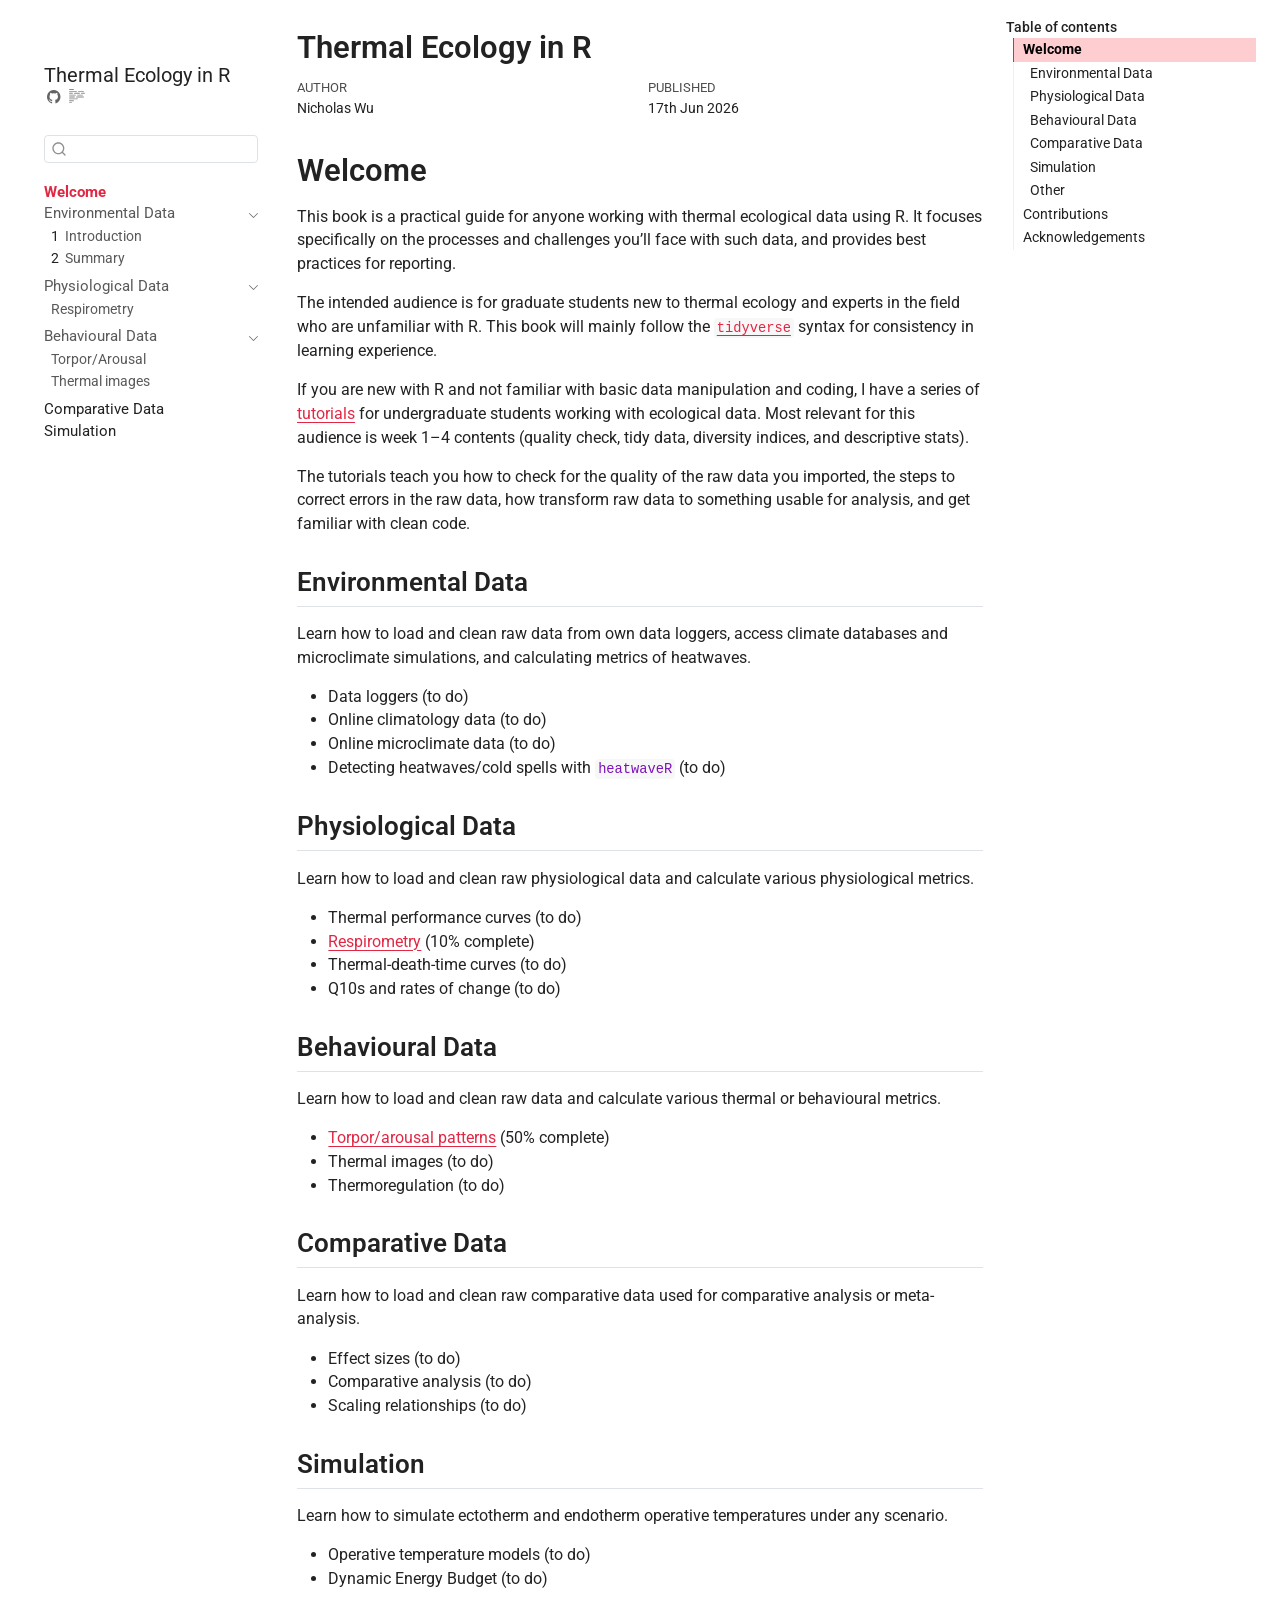
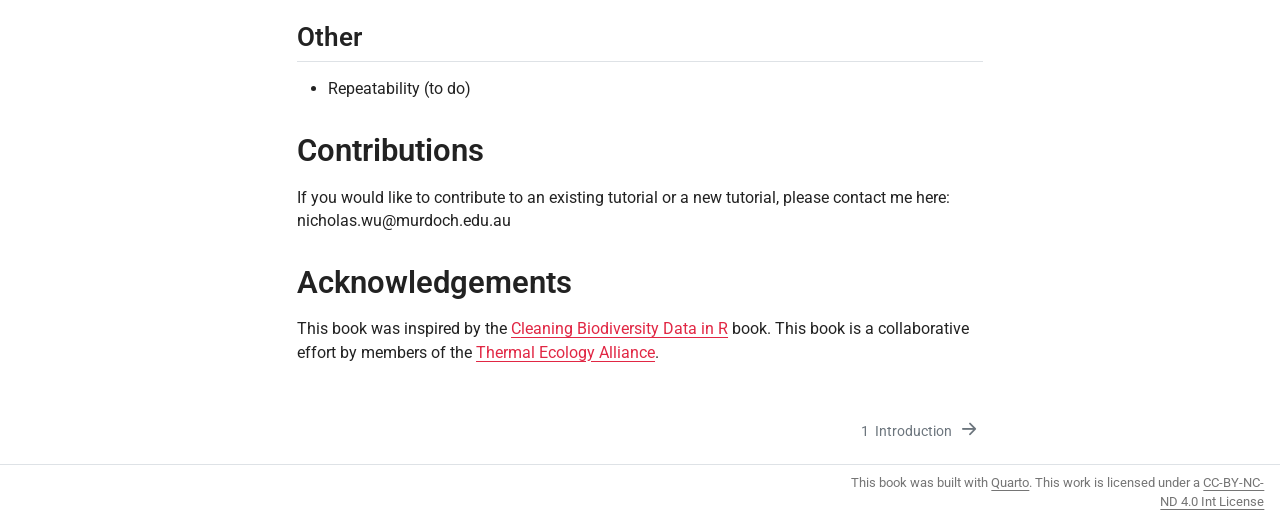
==== commit cf131605: "Update plotting code and regenerate docs Extensive edits to .Rhistory to refine plotting and data-pr" ====
--- a/docs/index.html
+++ b/docs/index.html
@@ -184,6 +184,12 @@
  <span class="menu-text">Torpor/Arousal</span></a>
   </div>
 </li>
+          <li class="sidebar-item">
+  <div class="sidebar-item-container"> 
+  <a href="./behav_timage.html" class="sidebar-item-text sidebar-link">
+ <span class="menu-text">Thermal images</span></a>
+  </div>
+</li>
       </ul>
   </li>
         <li class="sidebar-item sidebar-item-section">
@@ -256,7 +262,7 @@
 <h1 class="unnumbered">Welcome</h1>
 <p>This book is a practical guide for anyone working with thermal ecological data using R. It focuses specifically on the processes and challenges you’ll face with such data, and provides best practices for reporting.</p>
 <p>The intended audience is for graduate students new to thermal ecology and experts in the field who are unfamiliar with R. This book will mainly follow the <a href="https://style.tidyverse.org/"><code>tidyverse</code></a> syntax for consistency in learning experience.</p>
-<p>If you are new with R and not use basis data manipulation and coding, I have a series of <a href="https://nicholaswu.quarto.pub/ecs200/">tutorials</a> for undergraduate students working with ecological data. Most relevant for this audience is week 1–4 contents (quality check, tidy data, diversity indices, and descriptive stats).</p>
+<p>If you are new with R and not familiar with basic data manipulation and coding, I have a series of <a href="https://nicholaswu.quarto.pub/ecs200/">tutorials</a> for undergraduate students working with ecological data. Most relevant for this audience is week 1–4 contents (quality check, tidy data, diversity indices, and descriptive stats).</p>
 <p>The tutorials teach you how to check for the quality of the raw data you imported, the steps to correct errors in the raw data, how transform raw data to something usable for analysis, and get familiar with clean code.</p>
 <section id="environmental-data" class="level2">
 <h2 class="anchored" data-anchor-id="environmental-data">Environmental Data</h2>
@@ -270,6 +276,7 @@
 </section>
 <section id="physiological-data" class="level2">
 <h2 class="anchored" data-anchor-id="physiological-data">Physiological Data</h2>
+<p>Learn how to load and clean raw physiological data and calculate various physiological metrics.</p>
 <ul>
 <li>Thermal performance curves (to do)</li>
 <li><a href="./phys_respirometry.html">Respirometry</a> (10% complete)</li>
@@ -279,6 +286,7 @@
 </section>
 <section id="behavioural-data" class="level2">
 <h2 class="anchored" data-anchor-id="behavioural-data">Behavioural Data</h2>
+<p>Learn how to load and clean raw data and calculate various thermal or behavioural metrics.</p>
 <ul>
 <li><a href="./behav_torpor.html">Torpor/arousal patterns</a> (50% complete)</li>
 <li>Thermal images (to do)</li>
@@ -287,6 +295,7 @@
 </section>
 <section id="comparative-data" class="level2">
 <h2 class="anchored" data-anchor-id="comparative-data">Comparative Data</h2>
+<p>Learn how to load and clean raw comparative data used for comparative analysis or meta-analysis.</p>
 <ul>
 <li>Effect sizes (to do)</li>
 <li>Comparative analysis (to do)</li>
@@ -295,6 +304,7 @@
 </section>
 <section id="simulation" class="level2">
 <h2 class="anchored" data-anchor-id="simulation">Simulation</h2>
+<p>Learn how to simulate ectotherm and endotherm operative temperatures under any scenario.</p>
 <ul>
 <li>Operative temperature models (to do)</li>
 <li>Dynamic Energy Budget (to do)</li>
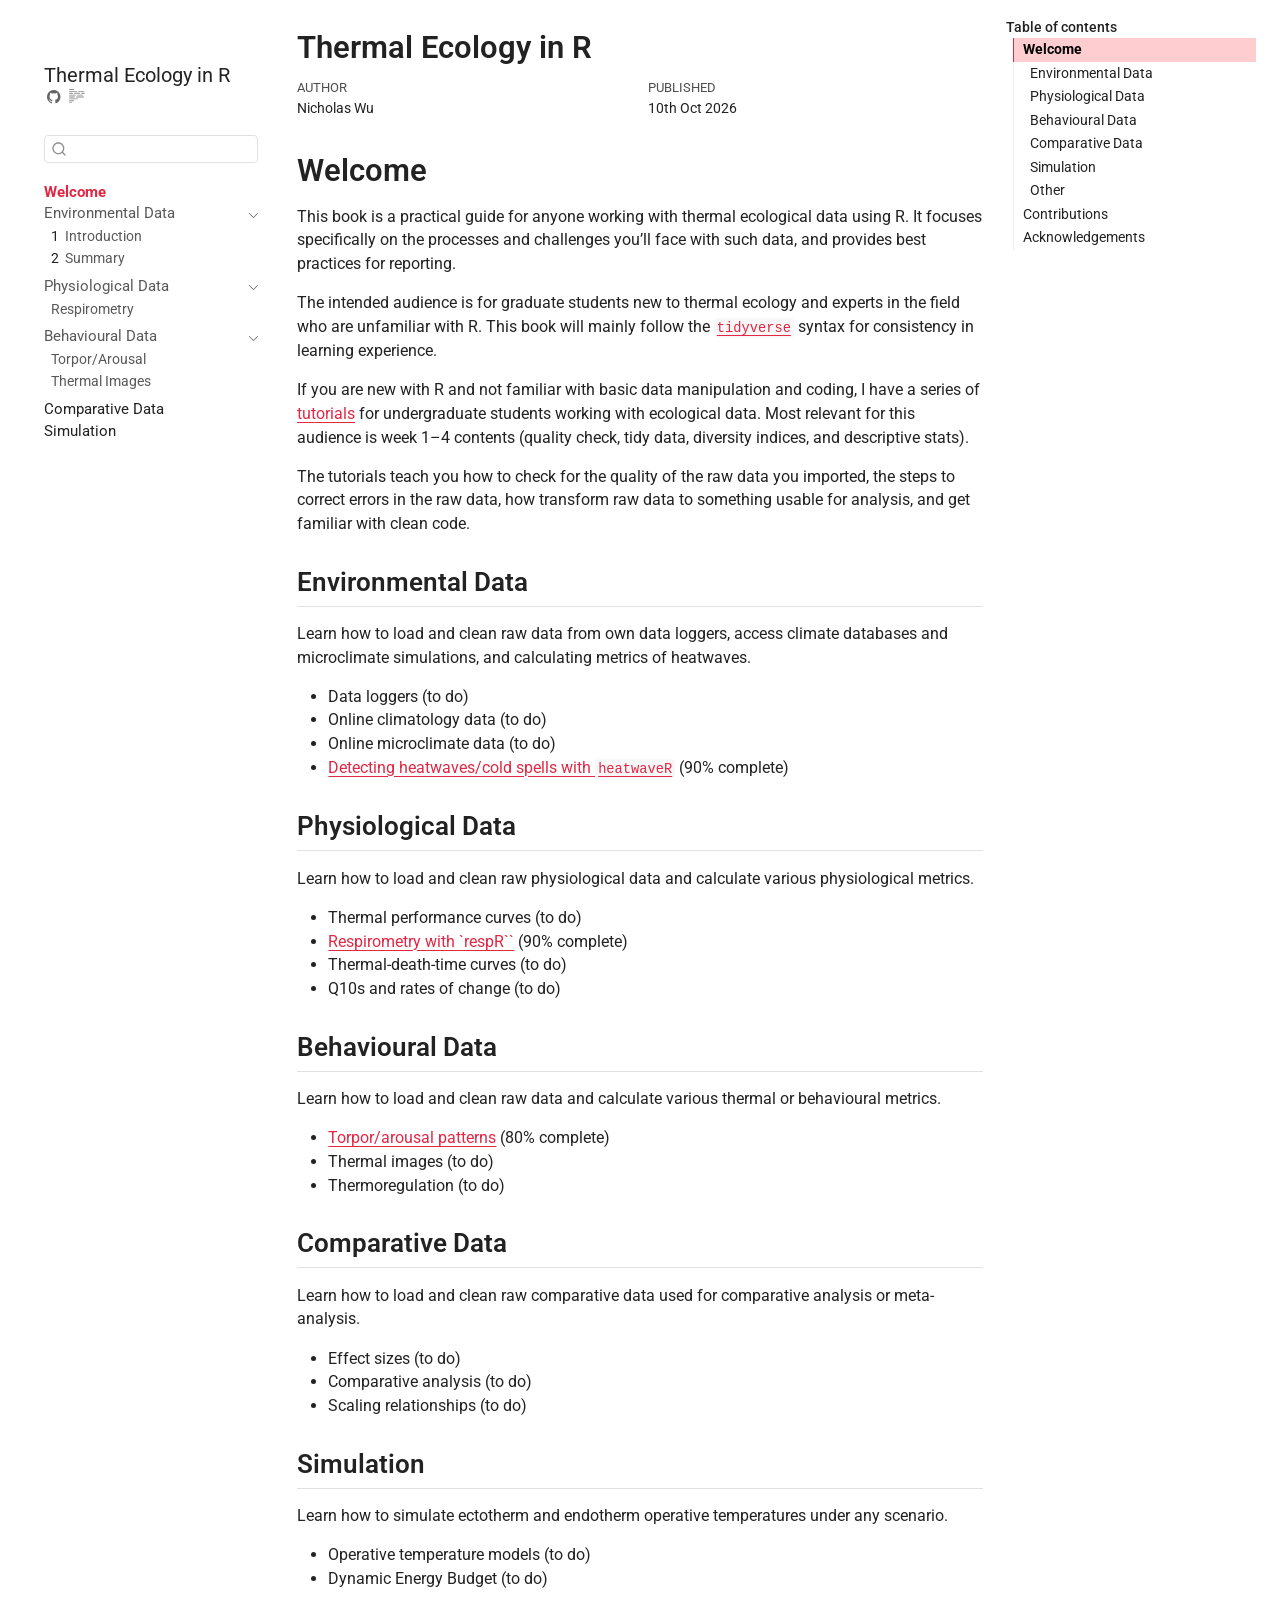
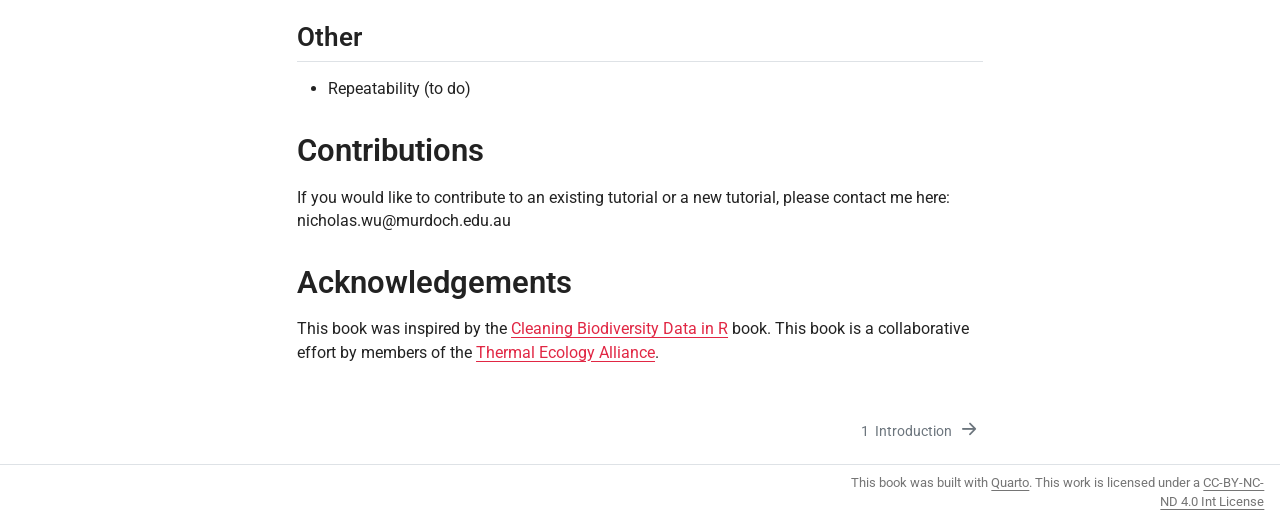
==== commit dc0c9f7b: "Updated to include completed heatwaveR and respR tutorials." ====
--- a/docs/index.html
+++ b/docs/index.html
@@ -2,7 +2,7 @@
 <html xmlns="http://www.w3.org/1999/xhtml" lang="en" xml:lang="en"><head>
 
 <meta charset="utf-8">
-<meta name="generator" content="quarto-1.9.37">
+<meta name="generator" content="quarto-1.9.38">
 
 <meta name="viewport" content="width=device-width, initial-scale=1.0, user-scalable=yes">
 
@@ -41,7 +41,7 @@
 <script src="site_libs/quarto-html/tippy.umd.min.js"></script>
 <script src="site_libs/quarto-html/anchor.min.js"></script>
 <link href="site_libs/quarto-html/tippy.css" rel="stylesheet">
-<link href="site_libs/quarto-html/quarto-syntax-highlighting-7f8f88aac4f3542376d5c11b86a4c14d.css" rel="stylesheet" id="quarto-text-highlighting-styles">
+<link href="site_libs/quarto-html/quarto-syntax-highlighting-15634bcf2e68342d4ad2dfa704d543f6.css" rel="stylesheet" id="quarto-text-highlighting-styles">
 <script src="site_libs/bootstrap/bootstrap.min.js"></script>
 <link href="site_libs/bootstrap/bootstrap-icons.css" rel="stylesheet">
 <link href="site_libs/bootstrap/bootstrap-87f1e3aac7f6e6e62305f242b34f8653.min.css" rel="stylesheet" append-hash="true" id="quarto-bootstrap" data-mode="light">
@@ -187,7 +187,7 @@
           <li class="sidebar-item">
   <div class="sidebar-item-container"> 
   <a href="./behav_timage.html" class="sidebar-item-text sidebar-link">
- <span class="menu-text">Thermal images</span></a>
+ <span class="menu-text">Thermal Images</span></a>
   </div>
 </li>
       </ul>
@@ -246,7 +246,7 @@
     <div>
     <div class="quarto-title-meta-heading">Published</div>
     <div class="quarto-title-meta-contents">
-      <p class="date">17th Jun 2026</p>
+      <p class="date">10th Oct 2026</p>
     </div>
   </div>
   
@@ -271,7 +271,7 @@
 <li>Data loggers (to do)</li>
 <li>Online climatology data (to do)</li>
 <li>Online microclimate data (to do)</li>
-<li>Detecting heatwaves/cold spells with <code>heatwaveR</code> (to do)</li>
+<li><a href="env_heatwaves.qmd">Detecting heatwaves/cold spells with <code>heatwaveR</code></a> (90% complete)</li>
 </ul>
 </section>
 <section id="physiological-data" class="level2">
@@ -279,7 +279,7 @@
 <p>Learn how to load and clean raw physiological data and calculate various physiological metrics.</p>
 <ul>
 <li>Thermal performance curves (to do)</li>
-<li><a href="./phys_respirometry.html">Respirometry</a> (10% complete)</li>
+<li><a href="./phys_respirometry.html">Respirometry with `respR``</a> (90% complete)</li>
 <li>Thermal-death-time curves (to do)</li>
 <li>Q10s and rates of change (to do)</li>
 </ul>
@@ -288,7 +288,7 @@
 <h2 class="anchored" data-anchor-id="behavioural-data">Behavioural Data</h2>
 <p>Learn how to load and clean raw data and calculate various thermal or behavioural metrics.</p>
 <ul>
-<li><a href="./behav_torpor.html">Torpor/arousal patterns</a> (50% complete)</li>
+<li><a href="./behav_torpor.html">Torpor/arousal patterns</a> (80% complete)</li>
 <li>Thermal images (to do)</li>
 <li>Thermoregulation (to do)</li>
 </ul>
--- a/docs/site_libs/quarto-html/quarto-syntax-highlighting-15634bcf2e68342d4ad2dfa704d543f6.css
+++ b/docs/site_libs/quarto-html/quarto-syntax-highlighting-15634bcf2e68342d4ad2dfa704d543f6.css
@@ -0,0 +1,236 @@
+/* quarto syntax highlight colors */
+:root {
+  --quarto-hl-ot-color: #003B4F;
+  --quarto-hl-at-color: #657422;
+  --quarto-hl-ss-color: #20794D;
+  --quarto-hl-an-color: #5E5E5E;
+  --quarto-hl-fu-color: #4758AB;
+  --quarto-hl-st-color: #20794D;
+  --quarto-hl-cf-color: #003B4F;
+  --quarto-hl-op-color: #5E5E5E;
+  --quarto-hl-er-color: #AD0000;
+  --quarto-hl-bn-color: #AD0000;
+  --quarto-hl-al-color: #AD0000;
+  --quarto-hl-va-color: #111111;
+  --quarto-hl-bu-color: inherit;
+  --quarto-hl-ex-color: inherit;
+  --quarto-hl-pp-color: #AD0000;
+  --quarto-hl-in-color: #5E5E5E;
+  --quarto-hl-vs-color: #20794D;
+  --quarto-hl-wa-color: #5E5E5E;
+  --quarto-hl-do-color: #5E5E5E;
+  --quarto-hl-im-color: #00769E;
+  --quarto-hl-ch-color: #20794D;
+  --quarto-hl-dt-color: #AD0000;
+  --quarto-hl-fl-color: #AD0000;
+  --quarto-hl-co-color: #5E5E5E;
+  --quarto-hl-cv-color: #5E5E5E;
+  --quarto-hl-cn-color: #8f5902;
+  --quarto-hl-sc-color: #5E5E5E;
+  --quarto-hl-dv-color: #AD0000;
+  --quarto-hl-kw-color: #003B4F;
+}
+
+/* other quarto variables */
+:root {
+  --quarto-font-monospace: SFMono-Regular, Menlo, Monaco, Consolas, "Liberation Mono", "Courier New", monospace;
+}
+
+/* syntax highlight based on Pandoc's rules */
+pre > code.sourceCode > span {
+  color: #003B4F;
+}
+
+code.sourceCode > span {
+  color: #003B4F;
+}
+
+div.sourceCode,
+div.sourceCode pre.sourceCode {
+  color: #003B4F;
+}
+
+/* Normal */
+code span {
+  color: #003B4F;
+}
+
+/* Alert */
+code span.al {
+  color: #AD0000;
+  font-style: inherit;
+}
+
+/* Annotation */
+code span.an {
+  color: #5E5E5E;
+  font-style: inherit;
+}
+
+/* Attribute */
+code span.at {
+  color: #657422;
+  font-style: inherit;
+}
+
+/* BaseN */
+code span.bn {
+  color: #AD0000;
+  font-style: inherit;
+}
+
+/* BuiltIn */
+code span.bu {
+  font-style: inherit;
+}
+
+/* ControlFlow */
+code span.cf {
+  color: #003B4F;
+  font-weight: bold;
+  font-style: inherit;
+}
+
+/* Char */
+code span.ch {
+  color: #20794D;
+  font-style: inherit;
+}
+
+/* Constant */
+code span.cn {
+  color: #8f5902;
+  font-style: inherit;
+}
+
+/* Comment */
+code span.co {
+  color: #5E5E5E;
+  font-style: inherit;
+}
+
+/* CommentVar */
+code span.cv {
+  color: #5E5E5E;
+  font-style: italic;
+}
+
+/* Documentation */
+code span.do {
+  color: #5E5E5E;
+  font-style: italic;
+}
+
+/* DataType */
+code span.dt {
+  color: #AD0000;
+  font-style: inherit;
+}
+
+/* DecVal */
+code span.dv {
+  color: #AD0000;
+  font-style: inherit;
+}
+
+/* Error */
+code span.er {
+  color: #AD0000;
+  font-style: inherit;
+}
+
+/* Extension */
+code span.ex {
+  font-style: inherit;
+}
+
+/* Float */
+code span.fl {
+  color: #AD0000;
+  font-style: inherit;
+}
+
+/* Function */
+code span.fu {
+  color: #4758AB;
+  font-style: inherit;
+}
+
+/* Import */
+code span.im {
+  color: #00769E;
+  font-style: inherit;
+}
+
+/* Information */
+code span.in {
+  color: #5E5E5E;
+  font-style: inherit;
+}
+
+/* Keyword */
+code span.kw {
+  color: #003B4F;
+  font-weight: bold;
+  font-style: inherit;
+}
+
+/* Operator */
+code span.op {
+  color: #5E5E5E;
+  font-style: inherit;
+}
+
+/* Other */
+code span.ot {
+  color: #003B4F;
+  font-style: inherit;
+}
+
+/* Preprocessor */
+code span.pp {
+  color: #AD0000;
+  font-style: inherit;
+}
+
+/* SpecialChar */
+code span.sc {
+  color: #5E5E5E;
+  font-style: inherit;
+}
+
+/* SpecialString */
+code span.ss {
+  color: #20794D;
+  font-style: inherit;
+}
+
+/* String */
+code span.st {
+  color: #20794D;
+  font-style: inherit;
+}
+
+/* Variable */
+code span.va {
+  color: #111111;
+  font-style: inherit;
+}
+
+/* VerbatimString */
+code span.vs {
+  color: #20794D;
+  font-style: inherit;
+}
+
+/* Warning */
+code span.wa {
+  color: #5E5E5E;
+  font-style: italic;
+}
+
+.prevent-inlining {
+  content: "</";
+}
+
+/*# sourceMappingURL=f23921c56f73e400b49028c9186a1aa0.css.map */
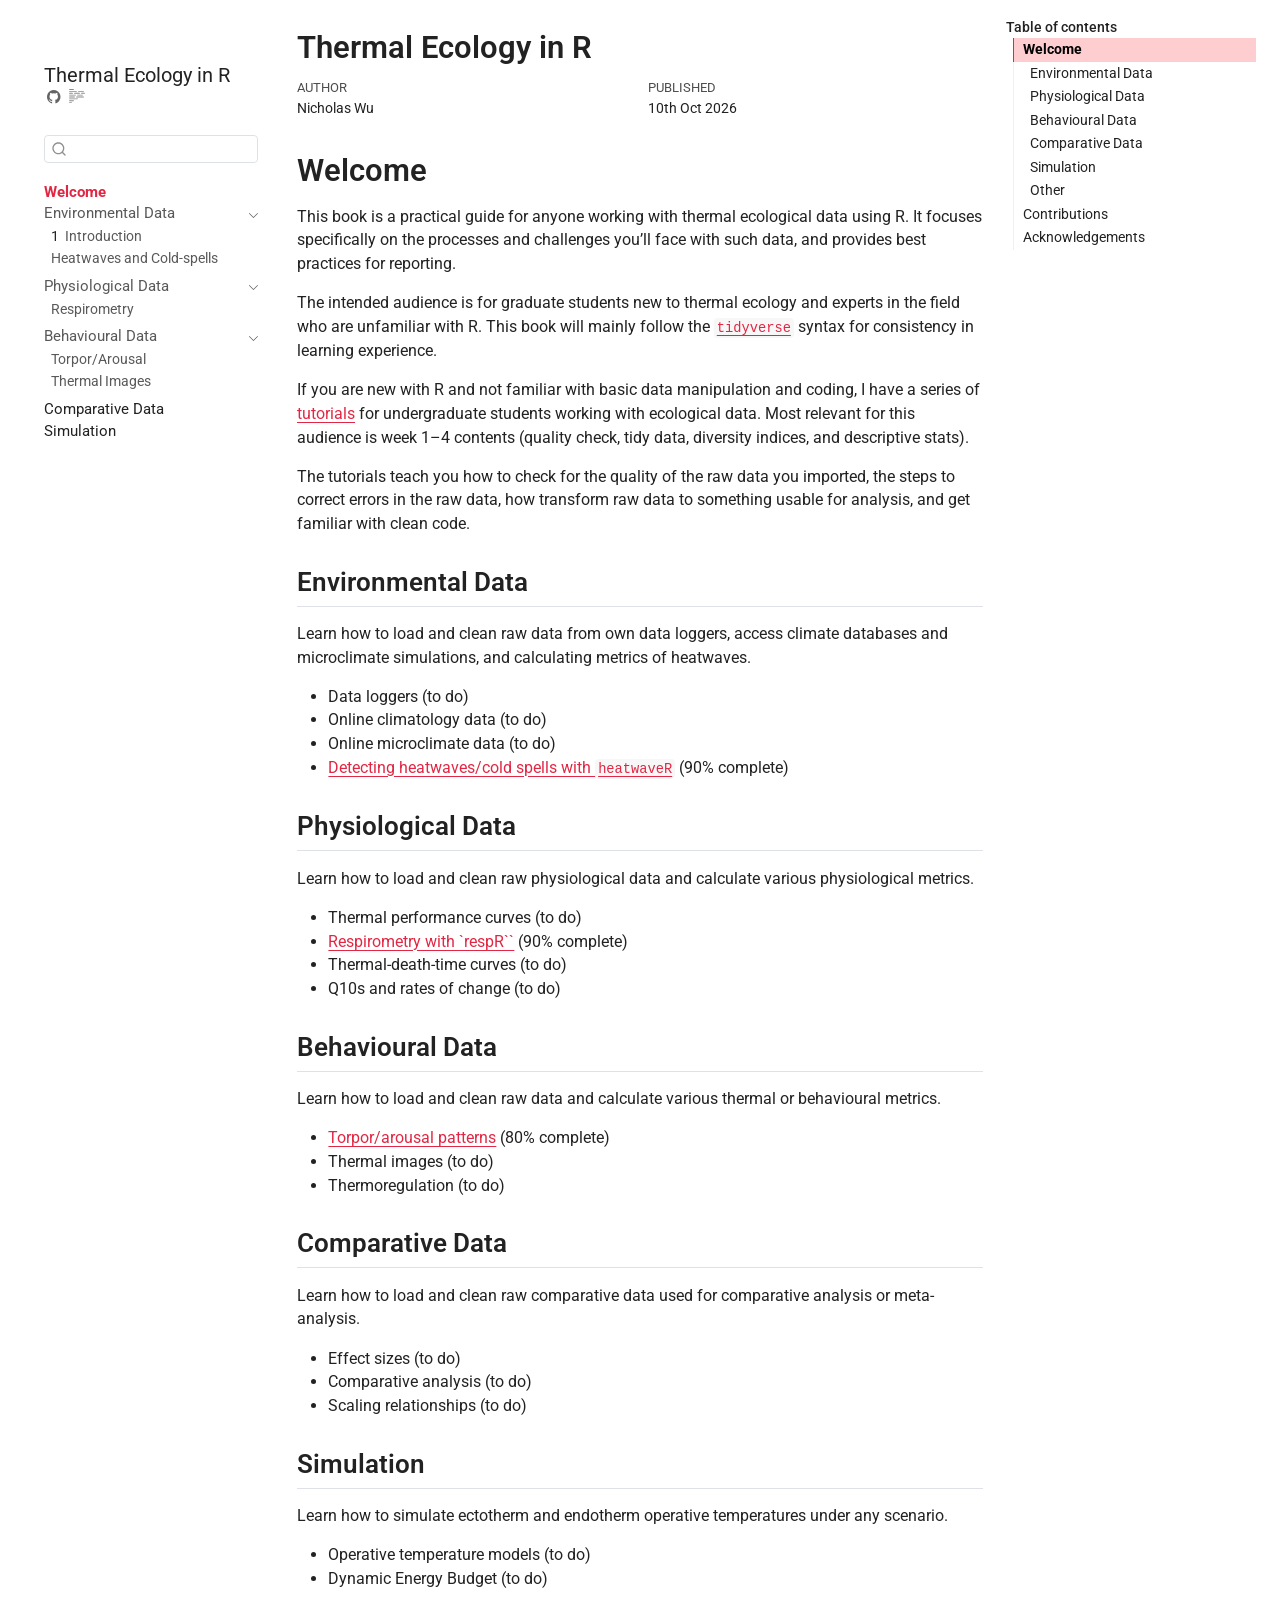
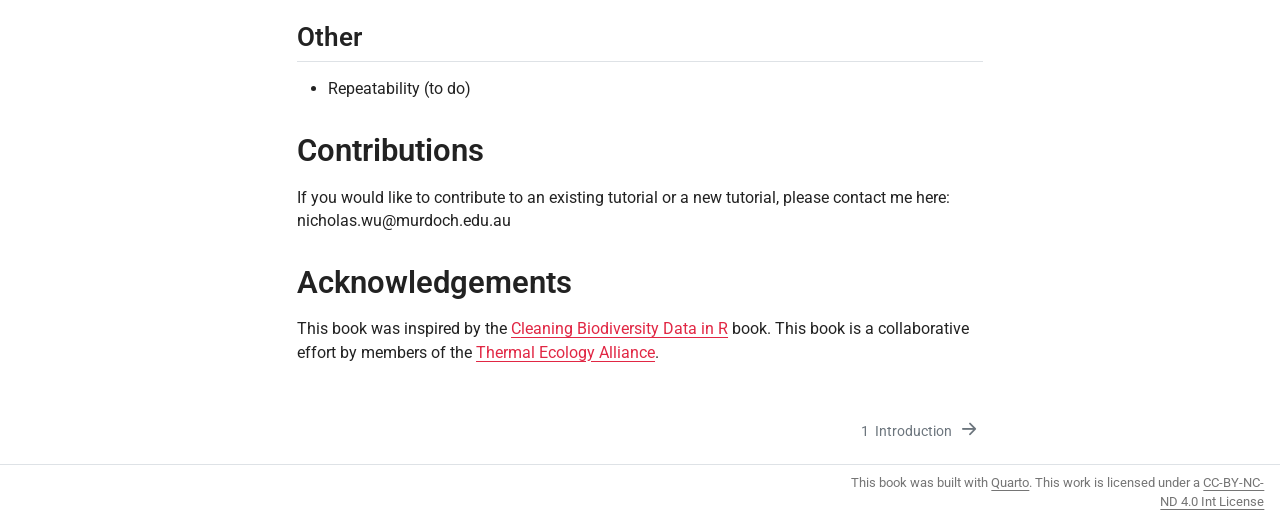
==== commit ce8a2c18: "Update index.html" ====
--- a/docs/index.html
+++ b/docs/index.html
@@ -146,8 +146,8 @@
 </li>
           <li class="sidebar-item">
   <div class="sidebar-item-container"> 
-  <a href="./summary.html" class="sidebar-item-text sidebar-link">
- <span class="menu-text"><span class="chapter-number">2</span>&nbsp; <span class="chapter-title">Summary</span></span></a>
+  <a href="./env_heatwaves.html" class="sidebar-item-text sidebar-link">
+ <span class="menu-text">Heatwaves and Cold-spells</span></a>
   </div>
 </li>
       </ul>
@@ -271,7 +271,7 @@
 <li>Data loggers (to do)</li>
 <li>Online climatology data (to do)</li>
 <li>Online microclimate data (to do)</li>
-<li><a href="env_heatwaves.qmd">Detecting heatwaves/cold spells with <code>heatwaveR</code></a> (90% complete)</li>
+<li><a href="./env_heatwaves.html">Detecting heatwaves/cold spells with <code>heatwaveR</code></a> (90% complete)</li>
 </ul>
 </section>
 <section id="physiological-data" class="level2">
